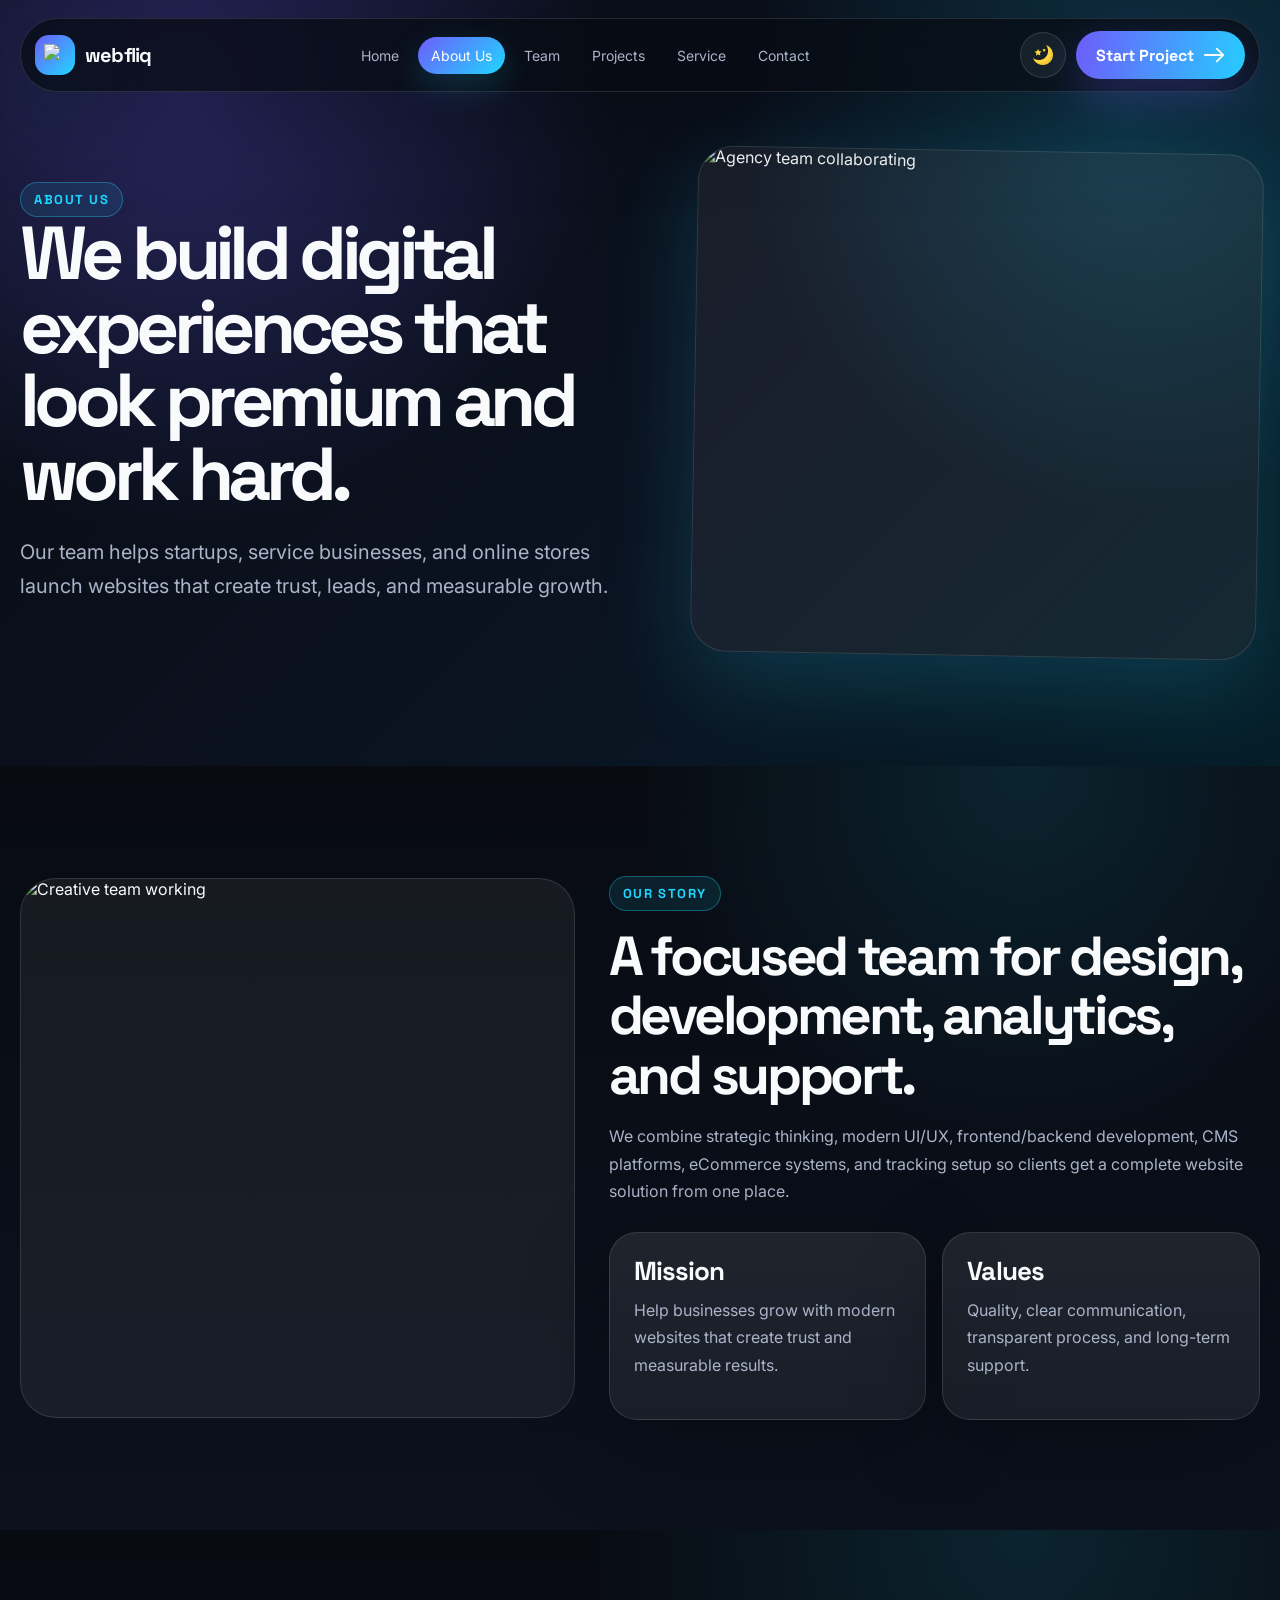
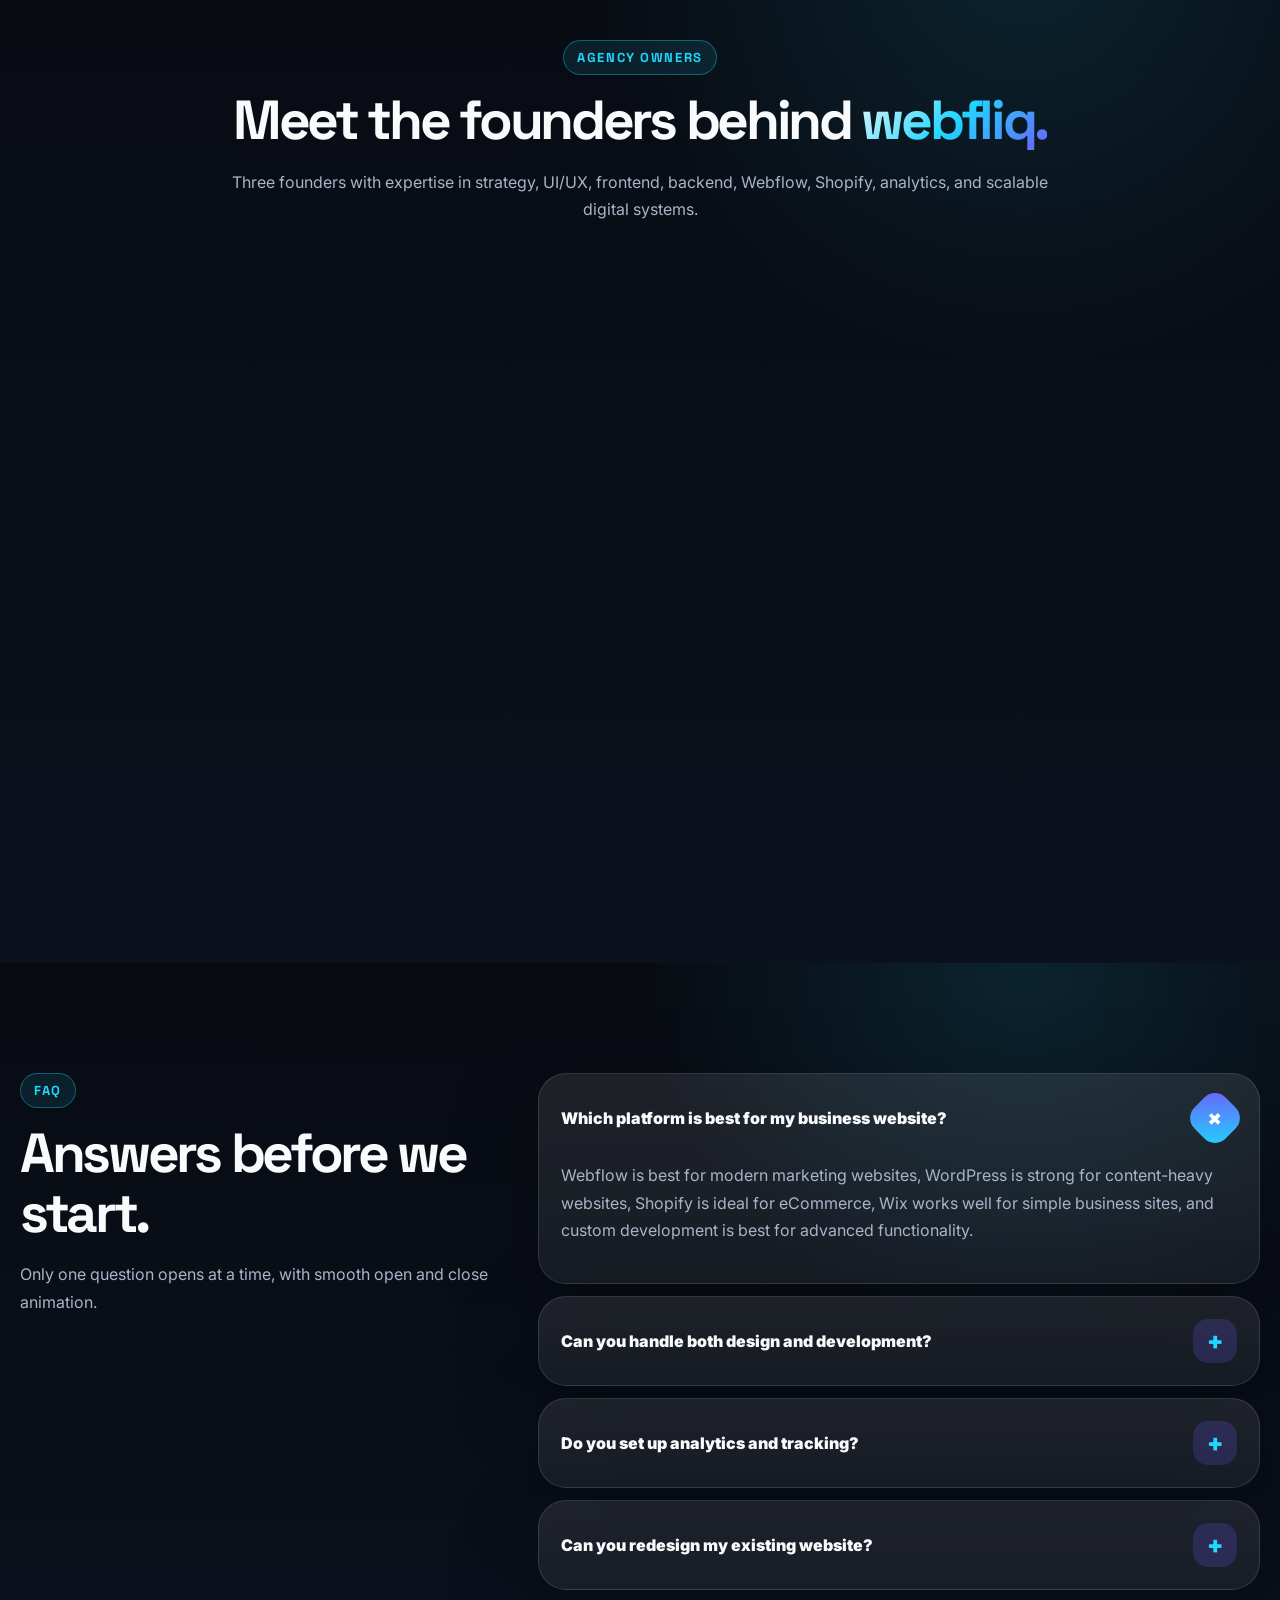
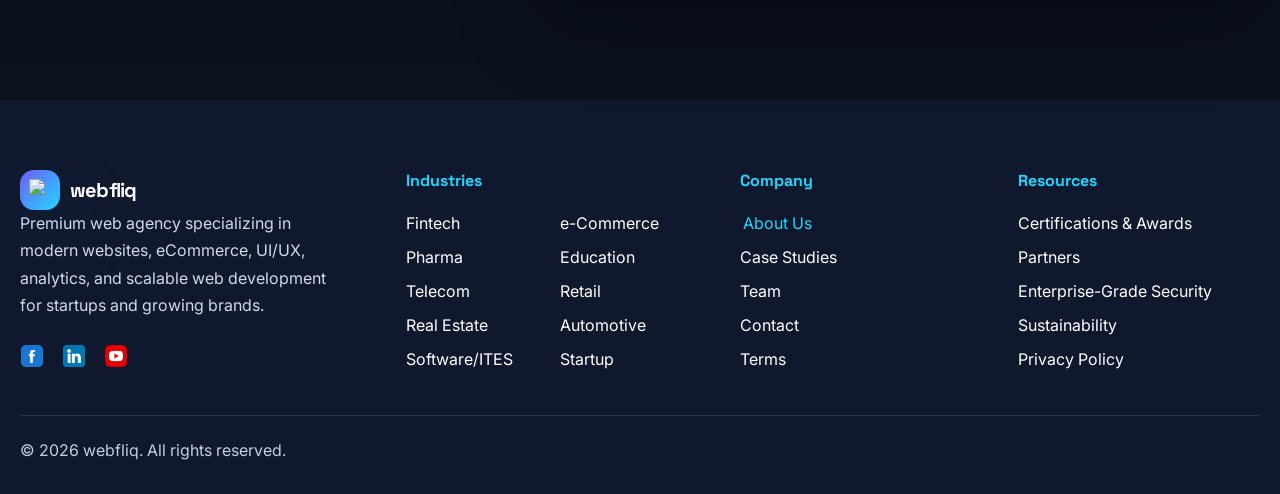
==== about.html @ 620df99c "Icons Updated" ====
<!DOCTYPE html>
<html lang="en" data-theme="dark">

<head>
    <meta charset="UTF-8">
    <meta name="viewport" content="width=device-width, initial-scale=1.0">
    <title>About Us | PixelForge Agency</title>
    <meta name="description"
        content="Meet PixelForge, a modern web design and development agency helping businesses grow with beautiful, fast, SEO-friendly websites.">
    <link
        href="https://fonts.googleapis.com/css2?family=Inter:wght@400;500;600;700;800;900&family=Space+Grotesk:wght@600;700;800&display=swap"
        rel="stylesheet">
    <link rel="stylesheet" href="style.css">
</head>
<body>
    <div data-component="navbar"></div>
    <main>
        <section class="page-hero">
            <div class="container hero-grid">
                <div class="reveal reveal-left active"><span class="eyebrow">About us</span>
                    <h1>We build digital experiences that look premium and work hard.</h1>
                    <p class="lead">Our team helps startups, service businesses, and online stores launch websites that
                        create trust, leads, and measurable growth.</p>
                </div>
                <div class="hero-media reveal reveal-right active">
                    <div class="hero-image-card"><img src="assets/images/about-hero.jpg"
                            alt="Agency team collaborating"></div>
                </div>
            </div>
        </section>
        <section class="section-gradient">
            <div class="container about-grid">
                <div class="about-image reveal reveal-left"><img src="assets/images/about-team.jpg"
                        alt="Creative team working"></div>
                <div class="reveal reveal-right"><span class="eyebrow">Our story</span>
                    <h2>A focused team for design, development, analytics, and support.</h2>
                    <p>We combine strategic thinking, modern UI/UX, frontend/backend development, CMS platforms,
                        eCommerce systems, and tracking setup so clients get a complete website solution from one place.
                    </p>
                    <div class="about-cards">
                        <div class="card">
                            <h3>Mission</h3>
                            <p>Help businesses grow with modern websites that create trust and measurable results.</p>
                        </div>
                        <div class="card">
                            <h3>Values</h3>
                            <p>Quality, clear communication, transparent process, and long-term support.</p>
                        </div>
                    </div>
                </div>
            </div>
        </section>
        <section class="section-gradient">
            <div class="container">

                <div class="section-header reveal reveal-up center">
                    <span class="eyebrow">Agency Owners</span>

                    <h2>
                        Meet the founders behind
                        <span class="gradient-text">webfliq.</span>
                    </h2>

                    <p>
                        Three founders with expertise in strategy, UI/UX, frontend,
                        backend, Webflow, Shopify, analytics, and scalable digital systems.
                    </p>
                </div>

                <div class="founders-grid">

                    <!-- Founder 1 -->
                    <article class="team-card reveal reveal-up">

                        <div class="team-image">
                            <img src="assets/images/founder-1.jpg" alt="Founder 1">
                        </div>

                        <div class="team-content">

                            <h3>Founder Name</h3>

                            <span class="tag">
                                Co-Founder & Web Strategist
                            </span>

                            <p>
                                Leads business strategy, client communication,
                                project planning, and growth-focused digital solutions.
                            </p>

                            <!-- SOCIAL LINKS -->
                            <div class="founder-socials">

                                <!-- Facebook -->
                                <a href="https://facebook.com/" target="_blank" class="founder-social"
                                    aria-label="Facebook">
                                    <img class="theme-icon theme-icon-dark" src="assets/facebook-light.png" alt="Facebook Icon"><img class="theme-icon theme-icon-light" src="assets/facebook-black.png" alt="Facebook Icon">
                                </a>

                                <!-- LinkedIn -->
                                <a href="https://linkedin.com/" target="_blank" class="founder-social"
                                    aria-label="LinkedIn">
                                    <img class="theme-icon theme-icon-dark" src="assets/linkedin-white.png" alt="LinkedIn Icon"><img class="theme-icon theme-icon-light" src="assets/linkedin-black.png" alt="LinkedIn Icon">
                                </a>

                            </div>

                            <!-- PORTFOLIO BUTTON -->
                            <a href="https://yourportfolio.com/" target="_blank" class="btn btn-primary founder-btn">
                                See Portfolio

                                <img class="btn-icon" src="assets/next-arrow-light.svg" alt="Arrow Icon">
                            </a>

                        </div>
                    </article>

                    <!-- Founder 2 -->
                    <article class="team-card reveal reveal-up">

                        <div class="team-image">
                            <img src="assets/images/founder-1.jpg" alt="Founder 1">
                        </div>

                        <div class="team-content">

                            <h3>Founder Name</h3>

                            <span class="tag">
                                Co-Founder & Web Strategist
                            </span>

                            <p>
                                Leads business strategy, client communication,
                                project planning, and growth-focused digital solutions.
                            </p>

                            <!-- SOCIAL LINKS -->
                            <div class="founder-socials">

                                <!-- Facebook -->
                                <a href="https://facebook.com/" target="_blank" class="founder-social"
                                    aria-label="Facebook">
                                    <img class="theme-icon theme-icon-dark" src="assets/facebook-light.png" alt="Facebook Icon"><img class="theme-icon theme-icon-light" src="assets/facebook-black.png" alt="Facebook Icon">
                                </a>

                                <!-- LinkedIn -->
                                <a href="https://linkedin.com/" target="_blank" class="founder-social"
                                    aria-label="LinkedIn">
                                    <img class="theme-icon theme-icon-dark" src="assets/linkedin-white.png" alt="LinkedIn Icon"><img class="theme-icon theme-icon-light" src="assets/linkedin-black.png" alt="LinkedIn Icon">
                                </a>

                            </div>

                            <!-- PORTFOLIO BUTTON -->
                            <a href="https://yourportfolio.com/" target="_blank" class="btn btn-primary founder-btn">
                                See Portfolio

                                <img class="btn-icon" src="assets/next-arrow-light.svg" alt="Arrow Icon">
                            </a>

                        </div>
                    </article>

                    <!-- Founder 3 -->
                    <article class="team-card reveal reveal-up">

                        <div class="team-image">
                            <img src="assets/images/founder-1.jpg" alt="Founder 1">
                        </div>

                        <div class="team-content">

                            <h3>Founder Name</h3>

                            <span class="tag">
                                Co-Founder & Web Strategist
                            </span>

                            <p>
                                Leads business strategy, client communication,
                                project planning, and growth-focused digital solutions.
                            </p>

                            <!-- SOCIAL LINKS -->
                            <div class="founder-socials">

                                <!-- Facebook -->
                                <a href="https://facebook.com/" target="_blank" class="founder-social"
                                    aria-label="Facebook">
                                    <img class="theme-icon theme-icon-dark" src="assets/facebook-light.png" alt="Facebook Icon"><img class="theme-icon theme-icon-light" src="assets/facebook-black.png" alt="Facebook Icon">
                                </a>

                                <!-- LinkedIn -->
                                <a href="https://linkedin.com/" target="_blank" class="founder-social"
                                    aria-label="LinkedIn">
                                    <img class="theme-icon theme-icon-dark" src="assets/linkedin-white.png" alt="LinkedIn Icon"><img class="theme-icon theme-icon-light" src="assets/linkedin-black.png" alt="LinkedIn Icon">
                                </a>

                            </div>

                            <!-- PORTFOLIO BUTTON -->
                            <a href="https://yourportfolio.com/" target="_blank" class="btn btn-primary founder-btn">
                                See Portfolio

                                <img class="btn-icon" src="assets/next-arrow-light.svg" alt="Arrow Icon">
                            </a>

                        </div>
                    </article>

                </div>
            </div>
        </section>
    </main>
    <div data-component="faq"></div>
    <div data-component="footer"></div>
    <script src="main.js"></script>
</body>


</html>
---- style.css ----
:root {
    --container: 1440px;
    --container-padding: 20px;
    --font-heading: "Space Grotesk", Arial, sans-serif;
    --font-body: "Inter", Arial, sans-serif;
    --fs-h1: clamp(35px, 6.4vw, 75px);
    --fs-h2: clamp(32px, 4.3vw, 58px);
    --fs-h3: 26px;
    --fs-body: 16px;
    --fs-lead: 20px;
    --lh-tight: .98;
    --lh-heading: 1.08;
    --lh-body: 1.72;
    --radius-md: 18px;
    --radius-lg: 28px;
    --radius-xl: 36px;
    --radius-full: 999px;
    --section-padding: 110px;
    --section-padding-md: 84px;
    --card-padding: 28px;
    --primary: #6d5dfb;
    --cyan: #20d7ff;
    --green: #38e6a7;
    --danger: #ff6b6b;
    --transition: .32s cubic-bezier(.2, .8, .2, 1);
}

html[data-theme="dark"] {
    --bg: #080b12;
    --bg-2: #0d1320;
    --surface: rgba(255, 255, 255, .06);
    --surface-2: rgba(255, 255, 255, .09);
    --text: #f8fafc;
    --muted: #aab4c8;
    --border: rgba(255, 255, 255, .12);
    --input-bg: #202631;
    --input-text: #ffffff;
    --select-option-bg: #101827;
    --select-option-text: #f8fafc;
    --footer-bg: #10182d;
    --footer-title: #20d7ff;
    --shadow-card: 0 28px 90px rgba(0, 0, 0, .28);
    --shadow-glow: 0 30px 90px rgba(32, 215, 255, .18);
    --hero-gradient: radial-gradient(circle at 14% 12%, rgba(109, 93, 251, .32), transparent 34%), radial-gradient(circle at 88% 16%, rgba(32, 215, 255, .18), transparent 30%), linear-gradient(135deg, #080b12 0%, #0b1220 56%, #061e29 100%);
    --section-gradient: radial-gradient(circle at 80% 0%, rgba(32, 215, 255, .12), transparent 30%), linear-gradient(180deg, #080b12, #0b111d);
}

html[data-theme="light"] {
    --bg: #f7f9ff;
    --bg-2: #eef4ff;
    --surface: rgba(255, 255, 255, .78);
    --surface-2: rgba(255, 255, 255, .96);
    --text: #101828;
    --muted: #5b6475;
    --border: rgba(15, 23, 42, .13);
    --input-bg: #ffffff;
    --input-text: #101828;
    --select-option-bg: #ffffff;
    --select-option-text: #101828;
    --footer-bg: #10182d;
    --footer-title: #20d7ff;
    --shadow-card: 0 28px 90px rgba(52, 64, 84, .12);
    --shadow-glow: 0 30px 90px rgba(32, 215, 255, .14);
    --hero-gradient: radial-gradient(circle at 14% 12%, rgba(109, 93, 251, .18), transparent 34%), radial-gradient(circle at 88% 16%, rgba(32, 215, 255, .22), transparent 30%), linear-gradient(135deg, #f8fbff 0%, #eef4ff 55%, #e8fbff 100%);
    --section-gradient: radial-gradient(circle at 80% 0%, rgba(32, 215, 255, .16), transparent 30%), linear-gradient(180deg, #ffffff, #f4f8ff);
}

* {
    box-sizing: border-box
}

html {
    scroll-behavior: smooth
}

body {
    margin: 0;
    color: var(--text);
    background: var(--bg);
    font-family: var(--font-body);
    font-size: var(--fs-body)
}

a {
    color: inherit;
    text-decoration: none
}

img {
    display: block;
    width: 100%;
    height: 100%;
    object-fit: cover
}

button,
input,
textarea,
select {
    font: inherit
}

.container {
    max-width: var(--container);
    margin: 0 auto;
    padding-left: var(--container-padding);
    padding-right: var(--container-padding)
}

section {
    padding: var(--section-padding) 0;
    position: relative
}

.section-gradient {
    background: var(--section-gradient)
}

h1,
h2,
h3,
p {
    margin-top: 0
}

h1,
h2,
h3,
.nav-logo,
.btn,
.eyebrow {
    font-family: var(--font-heading)
}

h1 {
    font-size: var(--fs-h1);
    line-height: var(--lh-tight);
    letter-spacing: -.075em;
    margin-bottom: 24px
}

h2 {
    font-size: var(--fs-h2);
    line-height: var(--lh-heading);
    letter-spacing: -.06em;
    margin: 16px 0 18px
}

h3 {
    font-size: var(--fs-h3);
    line-height: var(--lh-heading);
    letter-spacing: -.035em;
    margin-bottom: 12px
}

p {
    color: var(--muted);
    line-height: var(--lh-body)
}

.lead {
    font-size: var(--fs-lead);
    max-width: 720px
}

.eyebrow {
    display: inline-flex;
    align-items: center;
    gap: 8px;
    width: fit-content;
    color: var(--cyan);
    font-size: 13px;
    font-weight: 900;
    letter-spacing: .12em;
    text-transform: uppercase;
    padding: 8px 13px;
    border: 1px solid color-mix(in srgb, var(--cyan) 34%, transparent);
    border-radius: var(--radius-full);
    background: color-mix(in srgb, var(--cyan) 10%, transparent)
}

.gradient-text {
    background: linear-gradient(135deg, var(--text), var(--cyan), var(--primary));
    -webkit-background-clip: text;
    background-clip: text;
    color: transparent
}

.navbar {
    position: fixed;
    top: 18px;
    left: 0;
    width: 100%;
    z-index: 1000
}

.nav-inner {
    display: flex;
    align-items: center;
    justify-content: space-between;
    gap: 18px;
    padding: 12px 14px;
    border: 1px solid var(--border);
    border-radius: var(--radius-full);
    background: color-mix(in srgb, var(--bg) 74%, transparent);
    backdrop-filter: blur(18px);
    box-shadow: var(--shadow-card)
}

.nav-logo {
    display: flex;
    align-items: center;
    gap: 10px;
    font-weight: 900;
    letter-spacing: -.04em;
    font-size: 20px
}

.logo-mark {
    width: 40px;
    height: 40px;
    border-radius: 14px;
    display: grid;
    place-items: center;
    background: linear-gradient(135deg, var(--primary), var(--cyan));
    box-shadow: var(--shadow-glow)
}

.logo-mark img,
.icon-img img,
.footer-social img,
.btn-icon,
.info-icon img,
.marquee-card img {
    width: 22px;
    height: 22px;
    object-fit: contain
}

.nav-links {
    display: flex;
    align-items: center;
    gap: 6px;
    color: var(--muted);
    font-size: 14px
}

.nav-links a {
    padding: 10px 13px;
    border-radius: var(--radius-full);
    transition: var(--transition)
}

.nav-links a:hover,
.nav-links a.active {
    color: #fff;
    background: linear-gradient(135deg, var(--primary), var(--cyan));
    box-shadow: 0 12px 34px rgba(32, 215, 255, .18)
}

.nav-actions {
    display: flex;
    align-items: center;
    gap: 10px
}

.theme-toggle,
.menu-btn {
    width: 46px;
    height: 46px;
    border-radius: var(--radius-full);
    border: 1px solid var(--border);
    color: var(--text);
    background: var(--surface);
    cursor: pointer;
    transition: var(--transition);
    display: flex;
    justify-content: center;
    align-items: center;
}

.theme-toggle img {
    width: 20px;
    height: 20px;
    object-fit: contain;
}

.theme-toggle:hover,
.menu-btn:hover {
    transform: translateY(-2px);
    border-color: var(--cyan);
    box-shadow: 0 12px 30px rgba(32, 215, 255, .14)
}

.menu-btn {
    display: none
}

.mobile-menu {
    display: none;
    margin-top: 10px;
    padding: 14px;
    border: 1px solid var(--border);
    border-radius: var(--radius-lg);
    background: color-mix(in srgb, var(--bg) 92%, transparent);
    backdrop-filter: blur(18px)
}

.mobile-menu a {
    display: block;
    padding: 13px;
    color: var(--muted);
    border-radius: var(--radius-md)
}

.mobile-menu a:hover,
.mobile-menu a.active {
    color: #fff;
    background: linear-gradient(135deg, var(--primary), var(--cyan))
}

.btn,
.filter-btn,
.pagination-btn,
.faq-question {
    position: relative;
    overflow: hidden
}

.btn::before,
.filter-btn::before,
.pagination-btn::before {
    content: "";
    position: absolute;
    inset: -80% -45%;
    background: linear-gradient(120deg, transparent 20%, rgba(255, 255, 255, .38), transparent 70%);
    transform: translateX(-60%);
    animation: shineMove 2.8s linear infinite;
    pointer-events: none
}

@keyframes shineMove {
    to {
        transform: translateX(70%)
    }
}

.btn {
    display: inline-flex;
    align-items: center;
    justify-content: center;
    gap: 9px;
    border-radius: var(--radius-full);
    border: 0;
    cursor: pointer;
    font-weight: 900;
    transition: transform var(--transition), box-shadow var(--transition), filter var(--transition)
}

.btn:hover {
    transform: translateY(-4px) scale(1.025);
    filter: saturate(1.16);
    box-shadow: 0 22px 55px rgba(32, 215, 255, .24)
}

.btn-primary {
    padding: 13px 20px;
    color: #fff;
    background: linear-gradient(100deg, var(--primary), var(--cyan), var(--primary));
    background-size: 220% 220%;
    animation: gradientLoop 4s ease infinite;
    box-shadow: 0 18px 46px rgba(109, 93, 251, .28)
}

.btn-secondary {
    padding: 13px 20px;
    color: var(--text);
    background: var(--surface);
    border: 1px solid var(--border)
}

@keyframes gradientLoop {

    0%,
    100% {
        background-position: 0% 50%
    }

    50% {
        background-position: 100% 50%
    }
}

.page-hero,
.home-hero {
    min-height: 720px;
    display: grid;
    align-items: center;
    padding-top: 150px;
    background: var(--hero-gradient)
}

.hero-grid {
    display: grid;
    grid-template-columns: 1.04fr .96fr;
    gap: 60px;
    align-items: center
}

.hero-actions {
    display: flex;
    gap: 14px;
    flex-wrap: wrap;
    margin-top: 34px
}

.hero-media {
    position: relative
}

.hero-image-card {
    overflow: hidden;
    border: 1px solid var(--border);
    border-radius: var(--radius-xl);
    background: var(--surface);
    box-shadow: var(--shadow-glow);
    transform: rotate(1deg);
    transition: var(--transition)
}

.hero-image-card:hover {
    transform: rotate(0) translateY(-8px)
}

.hero-image-card img {
    aspect-ratio: 1.12
}

.float-badge {
    position: absolute;
    right: -10px;
    bottom: 34px;
    padding: 16px 18px;
    border: 1px solid var(--border);
    border-radius: var(--radius-md);
    background: color-mix(in srgb, var(--bg) 76%, transparent);
    backdrop-filter: blur(14px);
    box-shadow: var(--shadow-card);
    animation: floatY 4s ease-in-out infinite
}

@keyframes floatY {

    0%,
    100% {
        transform: translateY(0)
    }

    50% {
        transform: translateY(-12px)
    }
}

.stats-grid {
    display: grid;
    grid-template-columns: repeat(3, 1fr);
    gap: 14px;
    margin-top: 42px
}

.stat-card {
    padding: 24px;
    border: 1px solid var(--border);
    border-radius: var(--radius-lg);
    background: var(--surface);
    box-shadow: var(--shadow-card);
    transition: var(--transition)
}

.stat-card:hover {
    transform: translateY(-8px);
    border-color: var(--cyan);
    box-shadow: 0 30px 80px rgba(32, 215, 255, .18)
}

.stat-number {
    display: block;
    font-family: var(--font-heading);
    font-size: 34px;
    font-weight: 900;
    letter-spacing: -.04em
}

.stat-card span:last-child {
    color: var(--muted);
    font-size: 14px
}

.logo-marquee {
    overflow: hidden;
    padding: 42px 0;
    background: linear-gradient(90deg, color-mix(in srgb, var(--primary) 14%, transparent), color-mix(in srgb, var(--cyan) 13%, transparent))
}

.marquee-track {
    display: flex;
    gap: 14px;
    width: max-content;
    animation: marqueeRightToLeft 34s linear infinite
}

.marquee-card {
    width: 230px;
    min-height: 88px;
    display: flex;
    align-items: center;
    justify-content: center;
    gap: 10px;
    border: 1px solid var(--border);
    border-radius: var(--radius-lg);
    background: var(--surface);
    color: var(--muted);
    font-weight: 900;
    transition: var(--transition)
}

.marquee-card:hover {
    transform: translateY(-5px);
    color: var(--text);
    border-color: var(--cyan)
}

.logo-marquee:hover .marquee-track {
    animation-play-state: paused
}

@keyframes marqueeRightToLeft {
    from {
        transform: translateX(0)
    }

    to {
        transform: translateX(-50%)
    }
}

.section-header {
    max-width: 820px;
    margin-bottom: 46px
}

.section-header.center {
    text-align: center;
    margin-left: auto;
    margin-right: auto
}

.card,
.service-card,
.project-card,
.team-card,
.faq-item,
.legal-card {
    border: 1px solid var(--border);
    border-radius: var(--radius-lg);
    background: linear-gradient(180deg, var(--surface-2), var(--surface));
    box-shadow: var(--shadow-card)
}

.services-grid {
    display: grid;
    grid-template-columns: repeat(4, 1fr);
    gap: 20px
}

.service-card {
    padding: var(--card-padding);
    transition: transform var(--transition), border-color var(--transition), box-shadow var(--transition), background var(--transition)
}

.service-card:hover {
    transform: translateY(-10px) rotate(.25deg);
    border-color: color-mix(in srgb, var(--cyan) 48%, transparent);
    box-shadow: 0 34px 85px rgba(32, 215, 255, .18)
}

.icon-img {
    width: 60px;
    height: 60px;
    border-radius: 20px;
    display: grid;
    place-items: center;
    background: linear-gradient(135deg, var(--primary), var(--cyan));
    margin-bottom: 24px;
    transition: var(--transition)
}

.service-card:hover .icon-img,
.contact-info-panel:hover .info-icon {
    transform: rotate(-6deg) scale(1.08)
}

.point-list {
    padding: 0;
    margin: 18px 0 0;
    list-style: none;
    display: grid;
    gap: 10px;
    color: var(--muted)
}

.point-list li::before {
    content: "✓";
    color: var(--green);
    margin-right: 8px;
    font-weight: 900
}

.section-action {
    display: flex;
    justify-content: center;
    margin-top: 38px
}

.process-grid {
    display: grid;
    grid-template-columns: repeat(5, 1fr);
    gap: 16px
}

.process-section.in-view .process-number.active {
    background: linear-gradient(135deg, var(--cyan), var(--green));
    color: #041018;
    box-shadow: 0 0 0 7px color-mix(in srgb, var(--cyan) 16%, transparent)
}

.process-step {
    padding: 26px;
    border: 1px solid var(--border);
    border-radius: var(--radius-lg);
    background: var(--surface);
    transition: var(--transition)
}

.process-step:hover {
    transform: translateY(-8px);
    border-color: var(--cyan);
    box-shadow: 0 28px 70px rgba(32, 215, 255, .14)
}

.process-number {
    width: 42px;
    height: 42px;
    display: grid;
    place-items: center;
    border-radius: 15px;
    background: color-mix(in srgb, var(--primary) 20%, transparent);
    color: var(--cyan);
    font-family: var(--font-heading);
    font-weight: 900;
    margin-bottom: 18px;
    transition: .45s ease
}

.project-tools {
    display: flex;
    flex-wrap: wrap;
    gap: 10px;
    margin-bottom: 30px
}

.filter-btn,
.pagination-btn,
.page-number {
    border: 1px solid var(--border);
    border-radius: var(--radius-full);
    padding: 11px 16px;
    cursor: pointer;
    color: var(--muted);
    background: var(--surface);
    transition: var(--transition)
}

.filter-btn.active,
.filter-btn:hover,
.page-number.active,
.page-number:hover {
    color: #fff;
    background: linear-gradient(135deg, var(--primary), var(--cyan));
    border-color: transparent;
    transform: translateY(-2px)
}

.projects-grid {
    display: grid;
    grid-template-columns: repeat(3, 1fr);
    gap: 22px
}

.project-card {
    overflow: hidden;
    transition: transform var(--transition), border-color var(--transition), box-shadow var(--transition)
}

.project-card:hover {
    transform: translateY(-10px);
    border-color: color-mix(in srgb, var(--cyan) 44%, transparent);
    box-shadow: 0 34px 88px rgba(32, 215, 255, .16)
}

.project-image {
    height: 260px;
    overflow: hidden
}

.project-image img {
    transition: transform .6s ease
}

.project-card:hover .project-image img {
    transform: scale(1.09)
}

.project-content {
    padding: 24px
}

.tag {
    display: inline-flex;
    padding: 7px 11px;
    border-radius: var(--radius-full);
    background: color-mix(in srgb, var(--cyan) 12%, transparent);
    color: var(--cyan);
    font-size: 12px;
    font-weight: 900;
    margin-bottom: 14px
}

.project-link {
    display: inline-flex;
    align-items: center;
    gap: 8px;
    margin-top: 8px;
    color: var(--text);
    font-weight: 900
}

.project-link img {
    width: 16px;
    height: 16px;
    object-fit: contain
}

.pagination {
    display: none;
    align-items: center;
    justify-content: center;
    gap: 10px;
    margin-top: 34px
}

.pagination.show {
    display: flex
}

.pagination-btn.disabled {
    opacity: .5;
    pointer-events: none
}

.page-number {
    width: 44px;
    height: 44px;
    padding: 0;
    display: grid;
    place-items: center
}

.about-grid,
.contact-grid {
    display: grid;
    grid-template-columns: .92fr 1.08fr;
    gap: 34px;
    align-items: center
}

.about-image,
.contact-panel {
    min-height: 540px;
    border-radius: var(--radius-xl);
    overflow: hidden;
    border: 1px solid var(--border);
    background: var(--surface)
}

.about-cards {
    display: grid;
    grid-template-columns: repeat(2, 1fr);
    gap: 16px;
    margin-top: 26px
}

.card {
    padding: 24px;
    transition: var(--transition)
}

.card:hover {
    transform: translateY(-7px);
    border-color: var(--cyan)
}

.team-grid {
    display: grid;
    grid-template-columns: repeat(4, 1fr);
    gap: 20px
}

.team-card {
    overflow: hidden;
    transition: var(--transition)
}

.team-card:hover {
    transform: translateY(-10px);
    border-color: color-mix(in srgb, var(--primary) 44%, transparent);
    box-shadow: 0 34px 88px rgba(109, 93, 251, .16)
}

.team-image {
    height: 300px;
    overflow: hidden
}

.team-image img {
    transition: transform .6s ease
}

.team-card:hover .team-image img {
    transform: scale(1.08)
}

.team-content {
    padding: 24px
}

/* =========================
FOUNDERS SECTION CSS
SMALLER CARD VERSION
========================= */

.founders-grid {
    display: grid;
    grid-template-columns: repeat(3, minmax(0, 360px));
    justify-content: center;
    gap: 20px;
}

.founders-grid .team-card {
    max-width: 360px;
    width: 100%;
    margin: 0 auto;
}

.founders-grid .team-image {
    height: 250px;
}

.founders-grid .team-content {
    padding: 22px;
}

.founders-grid .team-content h3 {
    font-size: 24px;
    margin-bottom: 10px;
}

.founders-grid .team-content p {
    font-size: 15px;
    line-height: 1.7;
}

.founder-socials {
    display: flex;
    align-items: center;
    gap: 14px;
    margin-top: 20px;
    margin-bottom: 20px;
}

.founder-social {
    width: 42px;
    height: 42px;
    border-radius: 14px;
    display: grid;
    place-items: center;
    border: 1px solid var(--border);
    background: var(--surface);
    transition: var(--transition);
}

.founder-social img {
    max-width: 42px;
}

.founder-social:hover {
    transform: translateY(-4px) scale(1.06);
    border-color: var(--cyan);
    box-shadow: 0 18px 40px rgba(32, 215, 255, .18);
}

.founder-btn {
    width: 100%;
    margin-top: 4px;
    padding: 12px 18px;
    font-size: 15px;
}

/* Tablet */
@media(max-width:1180px) {
    .founders-grid {
        grid-template-columns: repeat(2, minmax(0, 340px));
    }
}

/* Mobile landscape / small tablet */
@media(max-width:880px) {
    .founders-grid {
        grid-template-columns: 1fr;
    }

    .founders-grid .team-card {
        max-width: 420px;
    }

    .founder-socials {
        justify-content: flex-start;
    }
}

/* Mobile portrait */
@media(max-width:560px) {

    .founders-grid .team-card {
        max-width: 100%;
    }

    .founders-grid .team-image {
        height: 220px;
    }

    .founders-grid .team-content {
        padding: 20px;
    }

    .founder-socials {
        gap: 10px;
        margin-top: 18px;
        margin-bottom: 18px;
    }

    .founder-social {
        width: 40px;
        height: 40px;
        border-radius: 12px;
    }

    .founder-social img {
        width: 17px;
        height: 17px;
    }

    .founder-btn {
        padding: 11px 16px;
        font-size: 14px;
    }
}

.faq-layout {
    display: grid;
    grid-template-columns: .8fr 1.2fr;
    gap: 36px
}

.faq-list {
    display: grid;
    gap: 12px
}

.faq-item {
    overflow: hidden;
    transition: var(--transition)
}

.faq-item:hover {
    border-color: var(--cyan)
}

.faq-question {
    width: 100%;
    display: flex;
    align-items: center;
    justify-content: space-between;
    gap: 18px;
    border: 0;
    color: var(--text);
    background: transparent;
    padding: 22px;
    cursor: pointer;
    text-align: left;
    font-weight: 900
}

.faq-toggle {
    width: 44px;
    height: 44px;
    flex: 0 0 auto;
    border-radius: 15px;
    display: grid;
    place-items: center;
    background: color-mix(in srgb, var(--primary) 20%, transparent);
    color: var(--cyan);
    font-size: 24px;
    line-height: 1;
    transition: var(--transition)
}

.faq-item.active .faq-toggle {
    transform: rotate(45deg);
    background: linear-gradient(135deg, var(--primary), var(--cyan));
    color: #fff
}

.faq-answer {
    max-height: 0;
    overflow: hidden;
    transition: max-height .45s ease
}

.faq-answer-inner {
    padding: 0 22px 22px
}

.contact-section {
    background: radial-gradient(circle at 80% 100%, rgba(32, 215, 255, .16), transparent 34%), linear-gradient(135deg, var(--bg), var(--bg-2))
}

.contact-box {
    display: grid;
    grid-template-columns: .9fr 1.1fr;
    gap: 24px
}

.contact-info-panel,
.form-panel {
    border: 1px solid var(--border);
    border-radius: var(--radius-xl);
    background: linear-gradient(180deg, var(--surface-2), var(--surface));
    padding: 34px;
    box-shadow: var(--shadow-card)
}

.info-row {
    display: flex;
    gap: 14px;
    padding: 20px 0;
    border-bottom: 1px solid var(--border)
}

.info-row:last-child {
    border-bottom: 0
}

.info-icon {
    width: 30px;
    height: 30px;
    display: grid;
    place-items: center;
    background: var(--primary);
    flex: 0 0 auto;
    transition: var(--transition)
}

.info-icon img {
    width: 18px;
    height: 18px
}

.form-grid {
    display: grid;
    grid-template-columns: repeat(2, 1fr);
    gap: 18px
}

.field {
    display: grid;
    gap: 8px
}

.field.full {
    grid-column: 1/-1
}

label {
    color: var(--muted);
    font-weight: 900
}

input,
textarea,
select {
    width: 100%;
    color: var(--input-text);
    border: 1px solid var(--border);
    border-radius: var(--radius-md);
    outline: none;
    background: var(--input-bg);
    padding: 15px 16px;
    transition: var(--transition)
}

select option {
    background: var(--select-option-bg);
    color: var(--select-option-text)
}

textarea {
    min-height: 150px;
    resize: vertical
}

input:focus,
textarea:focus,
select:focus {
    border-color: var(--cyan);
    box-shadow: 0 0 0 5px color-mix(in srgb, var(--cyan) 10%, transparent)
}

.error {
    min-height: 18px;
    color: var(--danger);
    font-size: 13px
}

.success-message {
    display: none;
    margin-top: 16px;
    padding: 14px;
    border-radius: var(--radius-md);
    color: var(--green);
    background: color-mix(in srgb, var(--green) 10%, transparent);
    border: 1px solid color-mix(in srgb, var(--green) 28%, transparent)
}

.success-message.show {
    display: block
}

.footer {
    padding: 70px 0 34px;
    background: var(--footer-bg);
    color: #fff
}

.footer-grid {
    display: grid;
    grid-template-columns: 1.35fr 1fr .9fr 1fr;
    gap: 60px
}

.footer-brand p {
    color: #d4d9e8;
    max-width: 390px
}

.footer-title {
    color: var(--footer-title);
    font-weight: 900;
    font-family: var(--font-heading);
    margin-bottom: 22px
}

.footer-links {
    display: grid;
    grid-template-columns: repeat(2, minmax(120px, 1fr));
    gap: 14px 34px
}

.footer-col-links {
    display: grid;
    gap: 14px
}

.footer a {
    color: #fff;
    transition: var(--transition)
}

.footer a:hover,
.footer a.active {
    color: var(--cyan);
    transform: translateX(3px)
}

.footer-socials {
    display: flex;
    gap: 18px;
    margin-top: 24px
}

.footer-social {
    width: 24px;
    height: 24px;
    display: grid;
    place-items: center
}

.footer-bottom {
    margin-top: 46px;
    padding-top: 24px;
    border-top: 1px solid rgba(255, 255, 255, .12);
    color: #c7cede
}

.legal-content {
    display: grid;
    gap: 22px
}

.legal-card {
    padding: 32px
}

.reveal {
    opacity: 0;
    transition: .85s cubic-bezier(.2, .8, .2, 1)
}

.reveal-up {
    transform: translateY(34px)
}

.reveal-left {
    transform: translateX(-42px)
}

.reveal-right {
    transform: translateX(42px)
}

.reveal-zoom {
    transform: scale(.94)
}

.reveal-rotate {
    transform: rotate(-2deg) translateY(24px)
}

.reveal.active {
    opacity: 1;
    transform: none
}

@media(max-width:1180px) {
    .services-grid {
        grid-template-columns: repeat(2, 1fr)
    }

    .team-grid,
    .projects-grid {
        grid-template-columns: repeat(2, 1fr)
    }

    .process-grid {
        grid-template-columns: repeat(2, 1fr)
    }

    .footer-grid {
        grid-template-columns: 1fr 1fr
    }

    .hero-grid {
        gap: 36px
    }
}

@media(max-width:880px) {
    :root {
        --section-padding: var(--section-padding-md);
        --fs-lead: 18px
    }

    .nav-links,
    .nav-actions .btn {
        display: none
    }

    .menu-btn {
        display: grid;
        place-items: center
    }

    .mobile-menu.show {
        display: block
    }

    .hero-grid,
    .about-grid,
    .contact-grid,
    .contact-box,
    .faq-layout {
        grid-template-columns: 1fr
    }

    .page-hero,
    .home-hero {
        min-height: auto
    }

    .stats-grid,
    .services-grid,
    .team-grid,
    .projects-grid,
    .form-grid,
    .about-cards {
        grid-template-columns: 1fr
    }

    .field.full {
        grid-column: auto
    }

    .float-badge {
        position: static;
        margin-top: 14px
    }

    .footer-grid {
        grid-template-columns: 1fr;
        gap: 34px
    }

    .footer-links {
        grid-template-columns: 1fr
    }

    .project-image {
        height: 230px
    }

    .team-image {
        height: 260px
    }
}

@media(max-width:560px) {
    :root {
        --container-padding: 16px;
        --section-padding-md: 66px;
        --fs-h1: clamp(38px, 12vw, 58px);
        --fs-h2: clamp(30px, 9vw, 46px)
    }

    .navbar {
        top: 10px
    }

    .nav-inner {
        border-radius: 24px
    }

    .page-hero,
    .home-hero {
        padding-top: 120px
    }

    .hero-actions {
        flex-direction: column
    }

    .btn {
        width: 100%
    }

    .stats-grid {
        gap: 10px
    }

    .stat-card {
        padding: 18px
    }

    .contact-info-panel,
    .form-panel {
        padding: 22px
    }

    .process-grid {
        grid-template-columns: 1fr
    }

    .marquee-card {
        width: 190px
    }

    .footer {
        padding-top: 50px
    }
}
/* Theme-based icon switching */
.theme-icon-light { display: none; }
.theme-icon-dark { display: inline-block; }
html[data-theme="light"] .theme-icon-dark { display: none; }
html[data-theme="light"] .theme-icon-light { display: inline-block; }
html[data-theme="dark"] .theme-icon-dark { display: inline-block; }
html[data-theme="dark"] .theme-icon-light { display: none; }

.hidden-field {
    display: none;
}
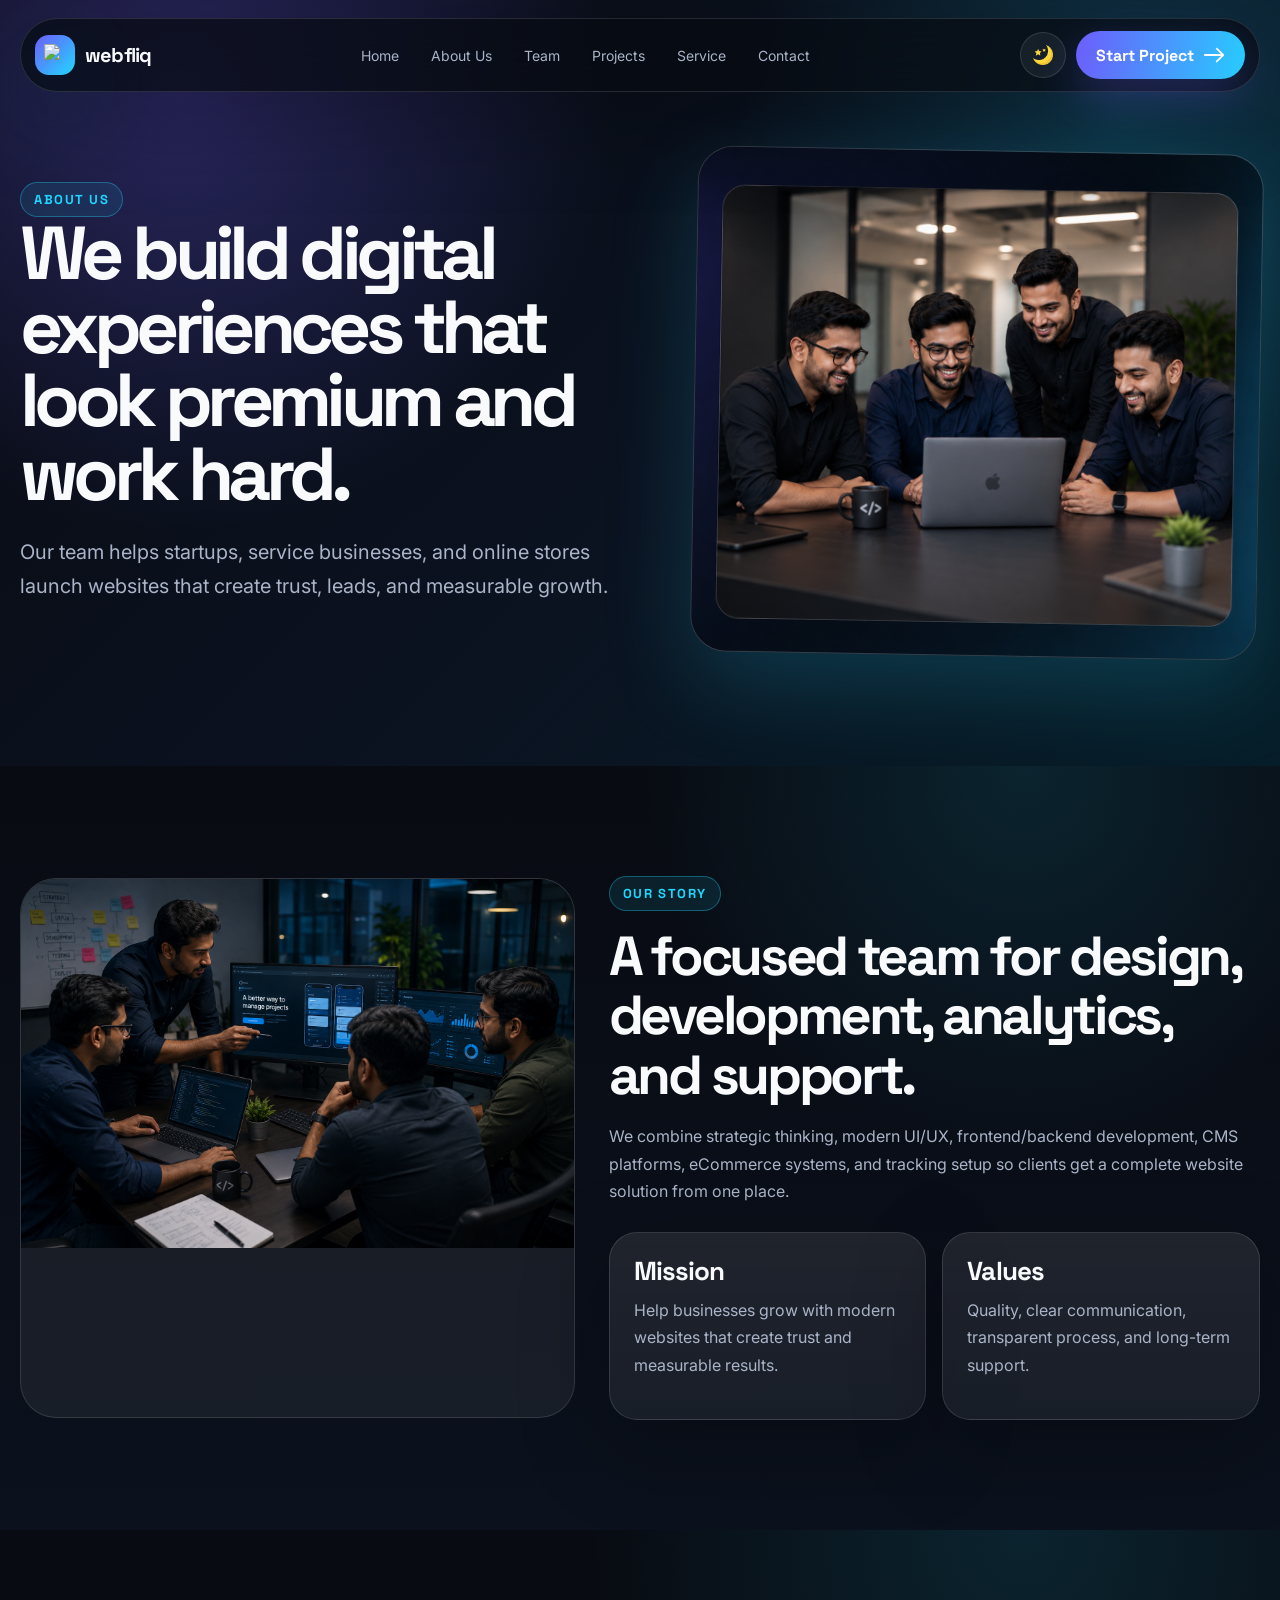
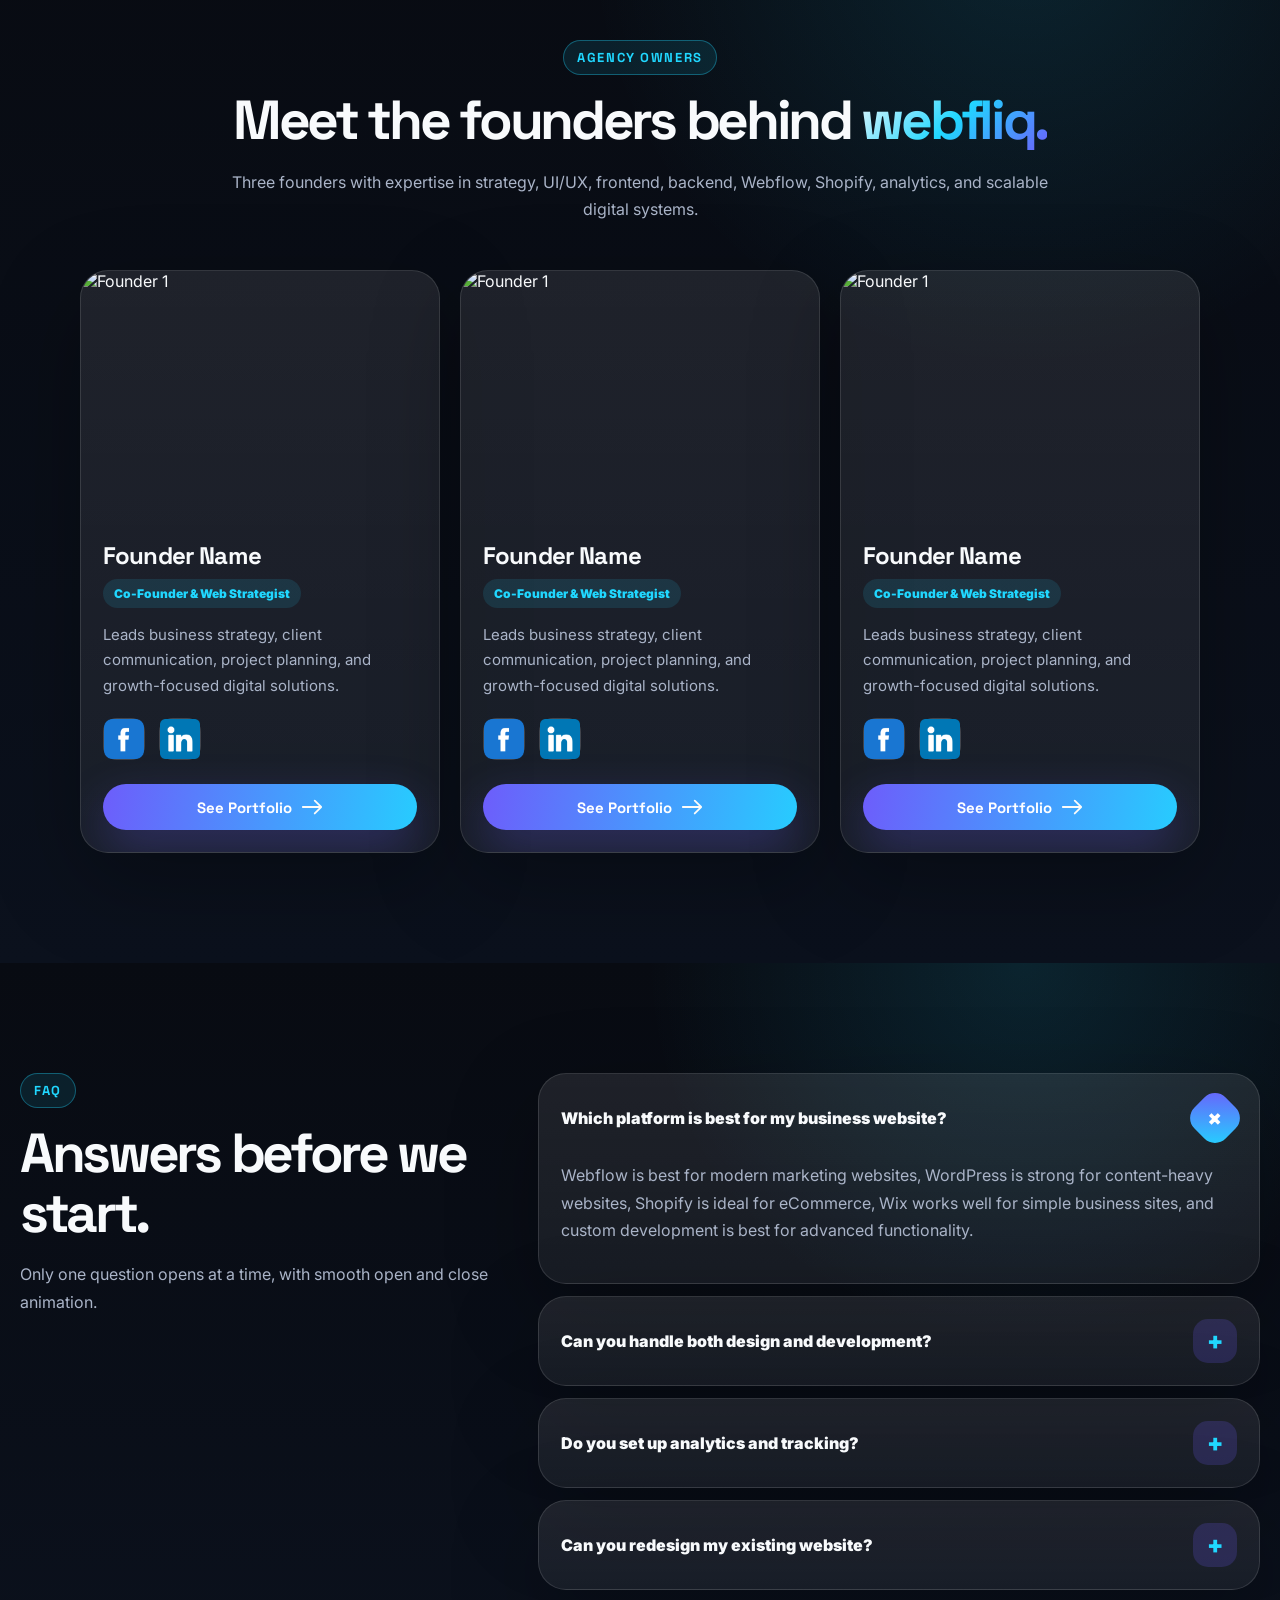
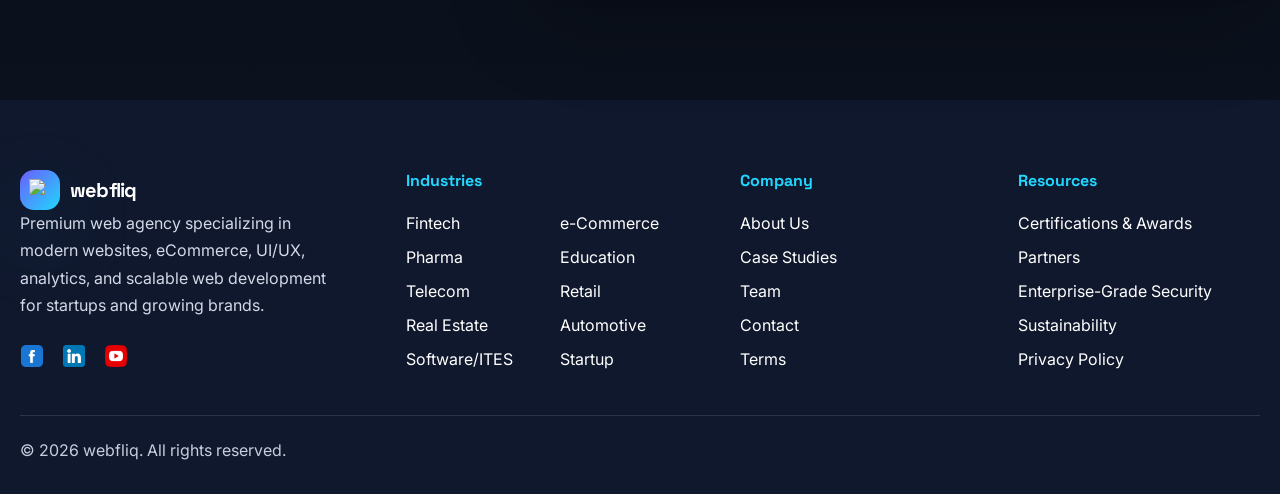
==== commit 7a094fb0: "Hero Images Updated" ====
--- a/about.html
+++ b/about.html
@@ -23,14 +23,14 @@
                         create trust, leads, and measurable growth.</p>
                 </div>
                 <div class="hero-media reveal reveal-right active">
-                    <div class="hero-image-card"><img src="assets/images/about-hero.jpg"
+                    <div class="hero-image-card"><img src="assets/about-hero.png"
                             alt="Agency team collaborating"></div>
                 </div>
             </div>
         </section>
         <section class="section-gradient">
             <div class="container about-grid">
-                <div class="about-image reveal reveal-left"><img src="assets/images/about-team.jpg"
+                <div class="about-image reveal reveal-left"><img src="assets/about-protfolio.png"
                         alt="Creative team working"></div>
                 <div class="reveal reveal-right"><span class="eyebrow">Our story</span>
                     <h2>A focused team for design, development, analytics, and support.</h2>
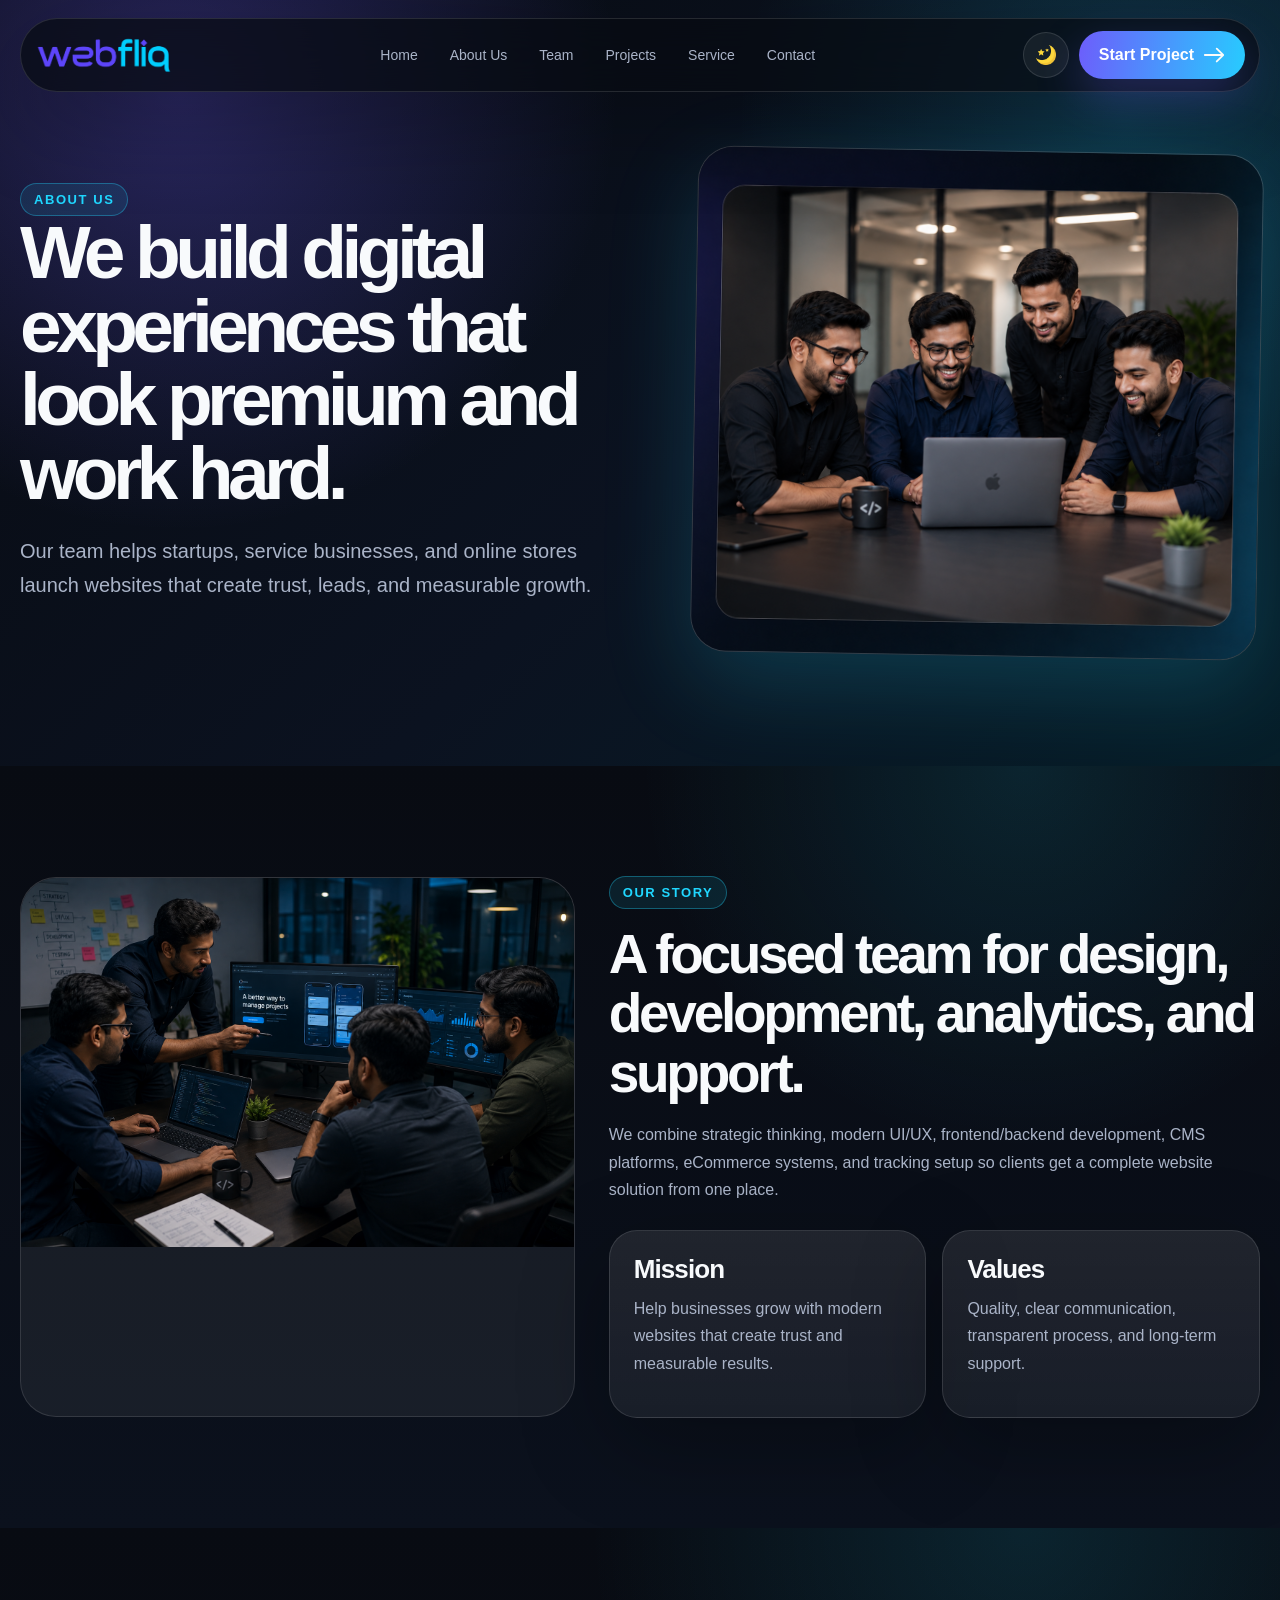
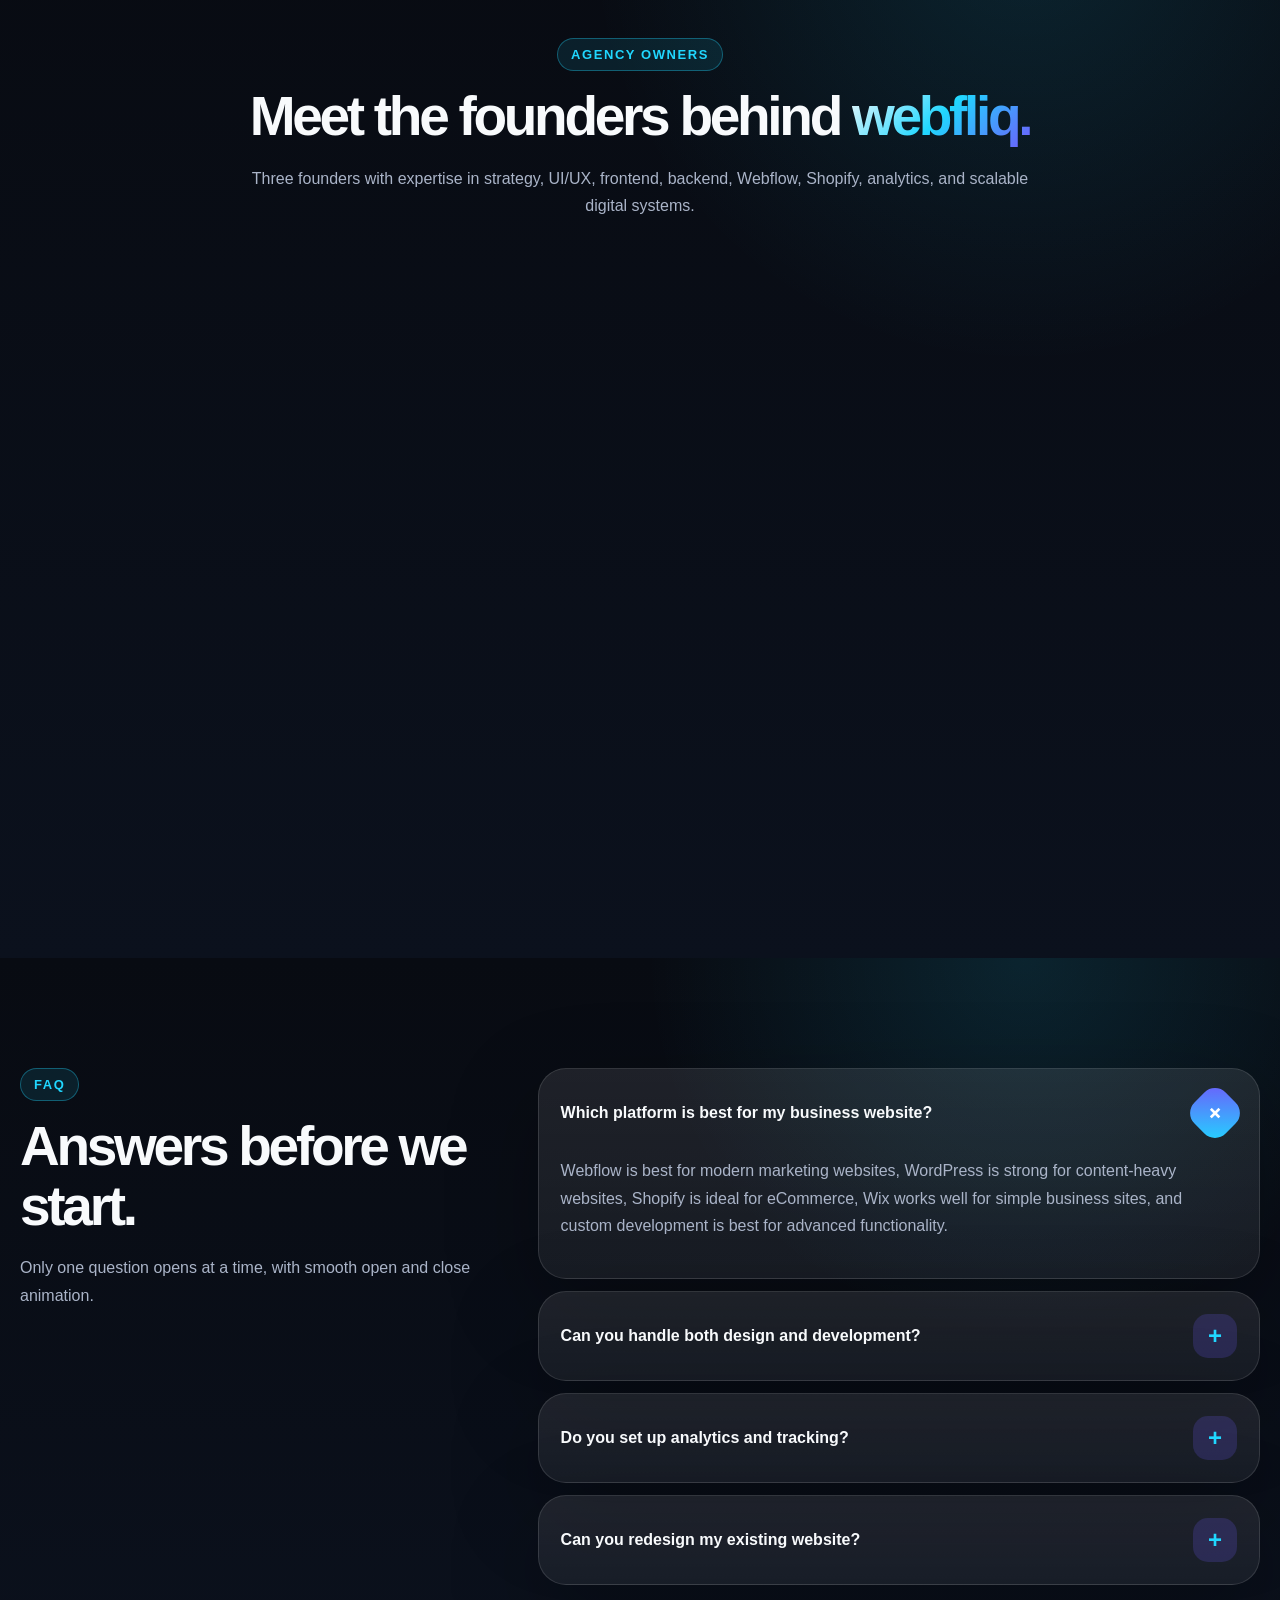
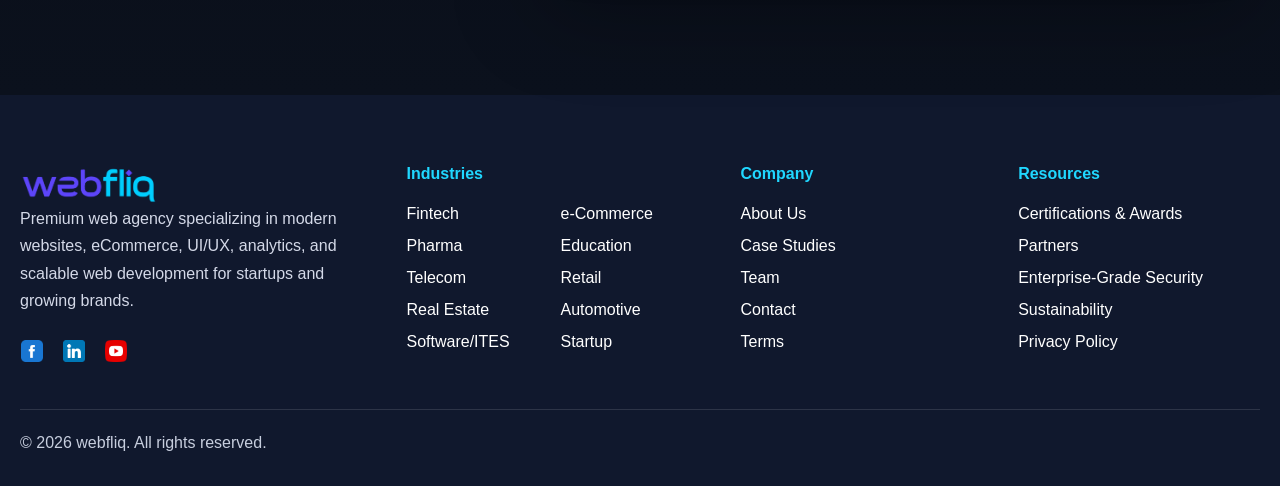
==== commit ef48ae30: "SEO Updated" ====
--- a/about.html
+++ b/about.html
@@ -2,15 +2,96 @@
 <html lang="en" data-theme="dark">
 
 <head>
-    <meta charset="UTF-8">
-    <meta name="viewport" content="width=device-width, initial-scale=1.0">
-    <title>About Us | PixelForge Agency</title>
-    <meta name="description"
-        content="Meet PixelForge, a modern web design and development agency helping businesses grow with beautiful, fast, SEO-friendly websites.">
-    <link
-        href="https://fonts.googleapis.com/css2?family=Inter:wght@400;500;600;700;800;900&family=Space+Grotesk:wght@600;700;800&display=swap"
-        rel="stylesheet">
-    <link rel="stylesheet" href="style.css">
+  <meta charset="UTF-8" />
+  <meta name="viewport" content="width=device-width, initial-scale=1.0" />
+  <meta http-equiv="X-UA-Compatible" content="IE=edge" />
+  <title>About Webfliq | Web Design & Development Agency</title>
+  <meta
+    name="description"
+    content="Learn about Webfliq, a focused web design and development agency helping businesses grow with premium websites, UI/UX, Webflow, Shopify, WordPress, analytics and support."
+  />
+  <meta
+    name="keywords"
+    content="about Webfliq, web design agency, web development agency, Webflow agency, Shopify development agency, WordPress development, UI UX design team, website agency"
+  />
+  <meta name="author" content="Webfliq" />
+  <meta name="robots" content="index, follow" />
+  <meta name="googlebot" content="index, follow" />
+  <link rel="canonical" href="https://webfliq.com/about"/>
+  <meta name="theme-color" content="#07111f"/>
+  <!-- Favicon -->
+  <link rel="icon" href="/favicon.ico" type="image/x-icon" />
+  <link rel="icon" type="image/png" sizes="32x32" href="/favicon-32x32.png"/>
+  <link rel="icon" type="image/png" sizes="16x16" href="/favicon-16x16.png"/>
+  <link rel="apple-touch-icon" sizes="180x180" href="/apple-touch-icon.png"/>
+  <link rel="manifest" href="/site.webmanifest"/>
+
+  <!-- Open Graph -->
+  <meta property="og:type" content="website"/>
+  <meta property="og:site_name" content="Webfliq"/>
+  <meta property="og:url" content="https://webfliq.com/about"/>
+  <meta property="og:title" content="About Webfliq | Web Design & Development Agency" />
+  <meta
+    property="og:description"
+    content="Meet Webfliq, a modern website agency focused on design, development, analytics and long-term business growth."
+  />
+  <meta property="og:image" content="https://webfliq.com/assets/images/about-og-image.jpg" />
+
+  <!-- Twitter/X -->
+  <meta name="twitter:card" content="summary_large_image" />
+  <meta name="twitter:title" content="About Webfliq | Web Design & Development Agency" />
+  <meta
+    name="twitter:description"
+    content="A focused team for design, development, analytics and support."
+  />
+  <meta name="twitter:image" content="https://webfliq.com/assets/images/about-og-image.jpg" />
+
+  <!-- Schema -->
+  <script type="application/ld+json">
+  {
+    "@context": "https://schema.org",
+    "@type": "AboutPage",
+    "name": "About Webfliq",
+    "url": "https://webfliq.com/about",
+    "description": "About Webfliq, a web design and development agency specializing in UI/UX, Webflow, Shopify, WordPress, analytics and website support.",
+    "publisher": {
+      "@type": "Organization",
+      "name": "Webfliq",
+      "url": "https://webfliq.com",
+      "logo": {
+        "@type": "ImageObject",
+        "url": "https://webfliq.com/assets/images/logo.png"
+      }
+    }
+  }
+  </script>
+
+  <!-- Organization Schema -->
+  <script type="application/ld+json">
+  {
+    "@context": "https://schema.org",
+    "@type": "ProfessionalService",
+    "name": "Webfliq",
+    "url": "https://webfliq.com",
+    "logo": "https://webfliq.com/assets/images/logo.png",
+    "image": "https://webfliq.com/assets/images/about-og-image.jpg",
+    "description": "Webfliq helps startups, service businesses and online stores launch premium websites that create trust, leads and measurable growth.",
+    "areaServed": "Worldwide",
+    "priceRange": "$$",
+    "serviceType": [
+      "Web Design",
+      "Web Development",
+      "UI/UX Design",
+      "Webflow Development",
+      "Shopify Development",
+      "WordPress Development",
+      "Analytics Setup",
+      "Website Support"
+    ]
+  }
+  </script>
+
+  <link rel="stylesheet" href="style.css" />
 </head>
 <body>
     <div data-component="navbar"></div>
--- a/style.css
+++ b/style.css
@@ -207,13 +207,10 @@
     box-shadow: var(--shadow-card)
 }
 
-.nav-logo {
-    display: flex;
-    align-items: center;
-    gap: 10px;
-    font-weight: 900;
-    letter-spacing: -.04em;
-    font-size: 20px
+.nav-logo img{
+    max-height: 40px;
+    width: auto !important;
+    
 }
 
 .logo-mark {
@@ -1360,7 +1357,10 @@
         --fs-h1: clamp(38px, 12vw, 58px);
         --fs-h2: clamp(30px, 9vw, 46px)
     }
-
+    .nav-logo img{
+        max-height: 30px;
+        width: auto !important;
+    }
     .navbar {
         top: 10px
     }
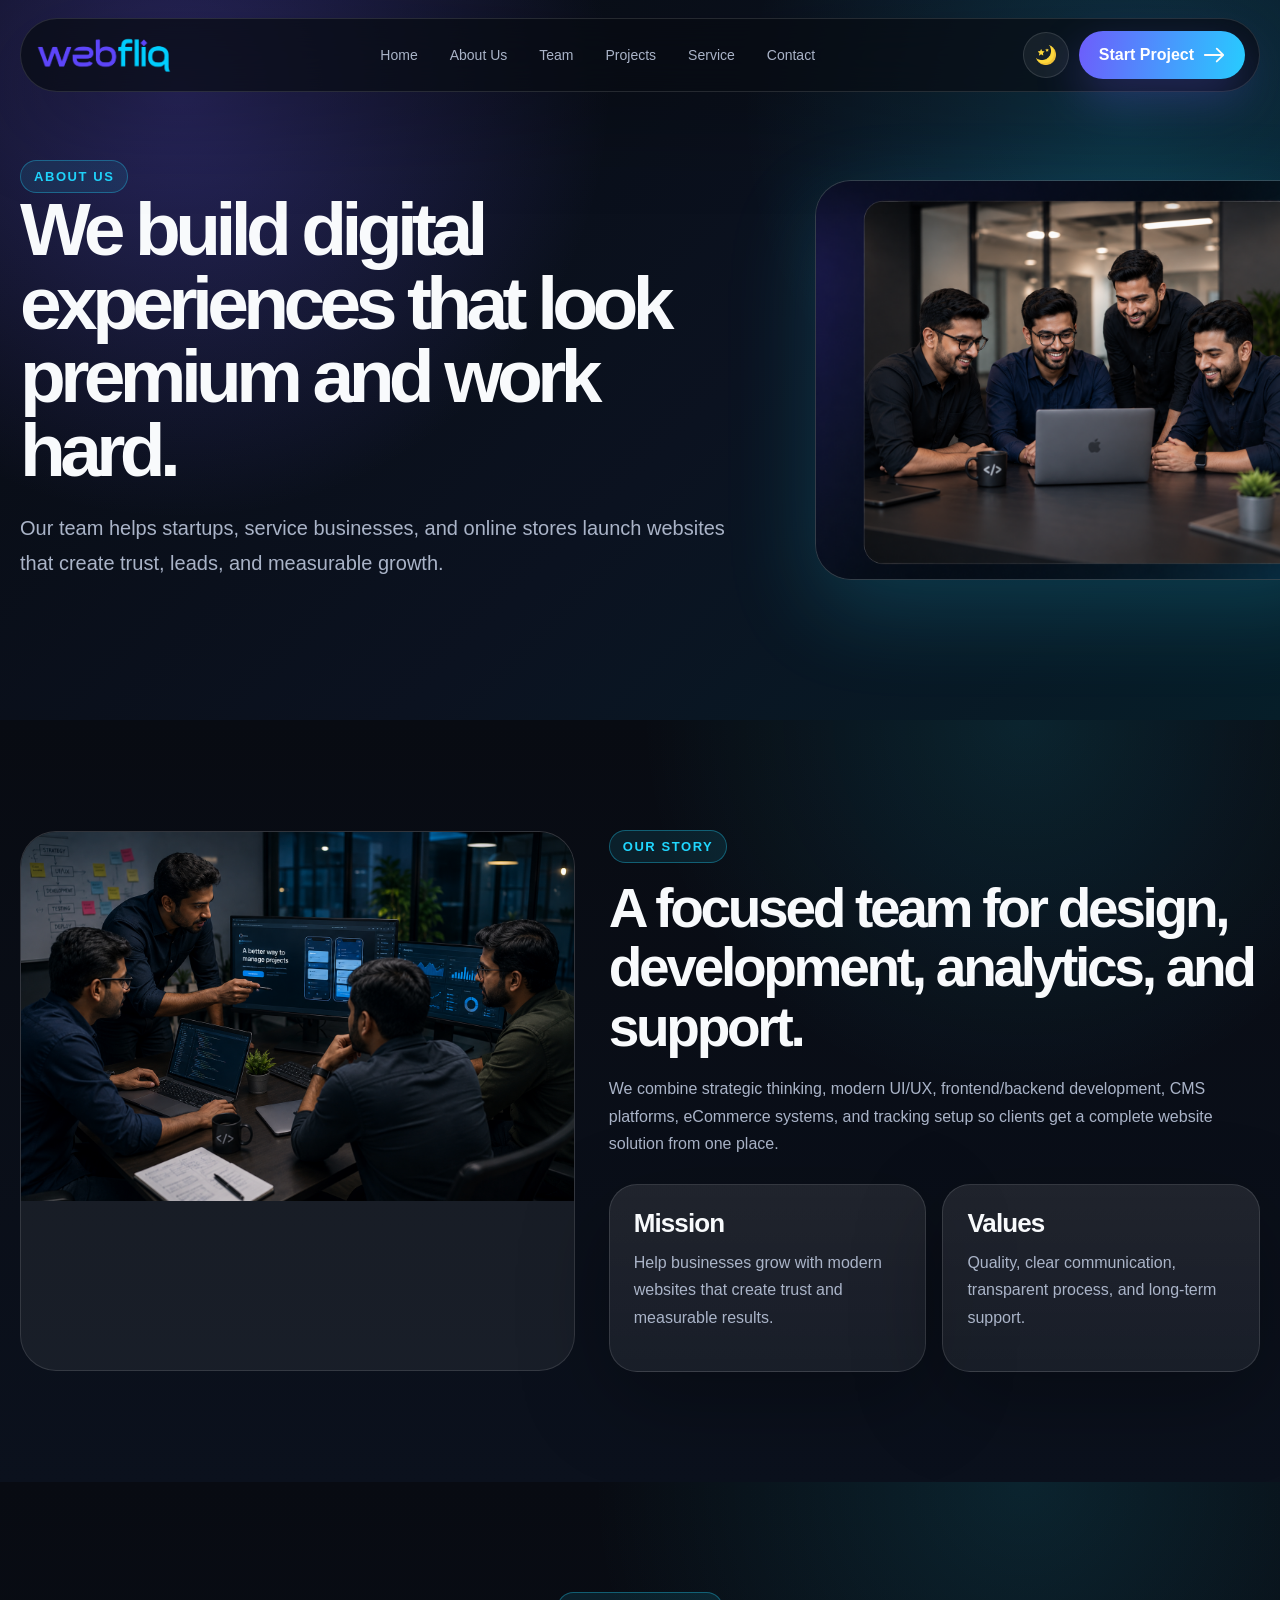
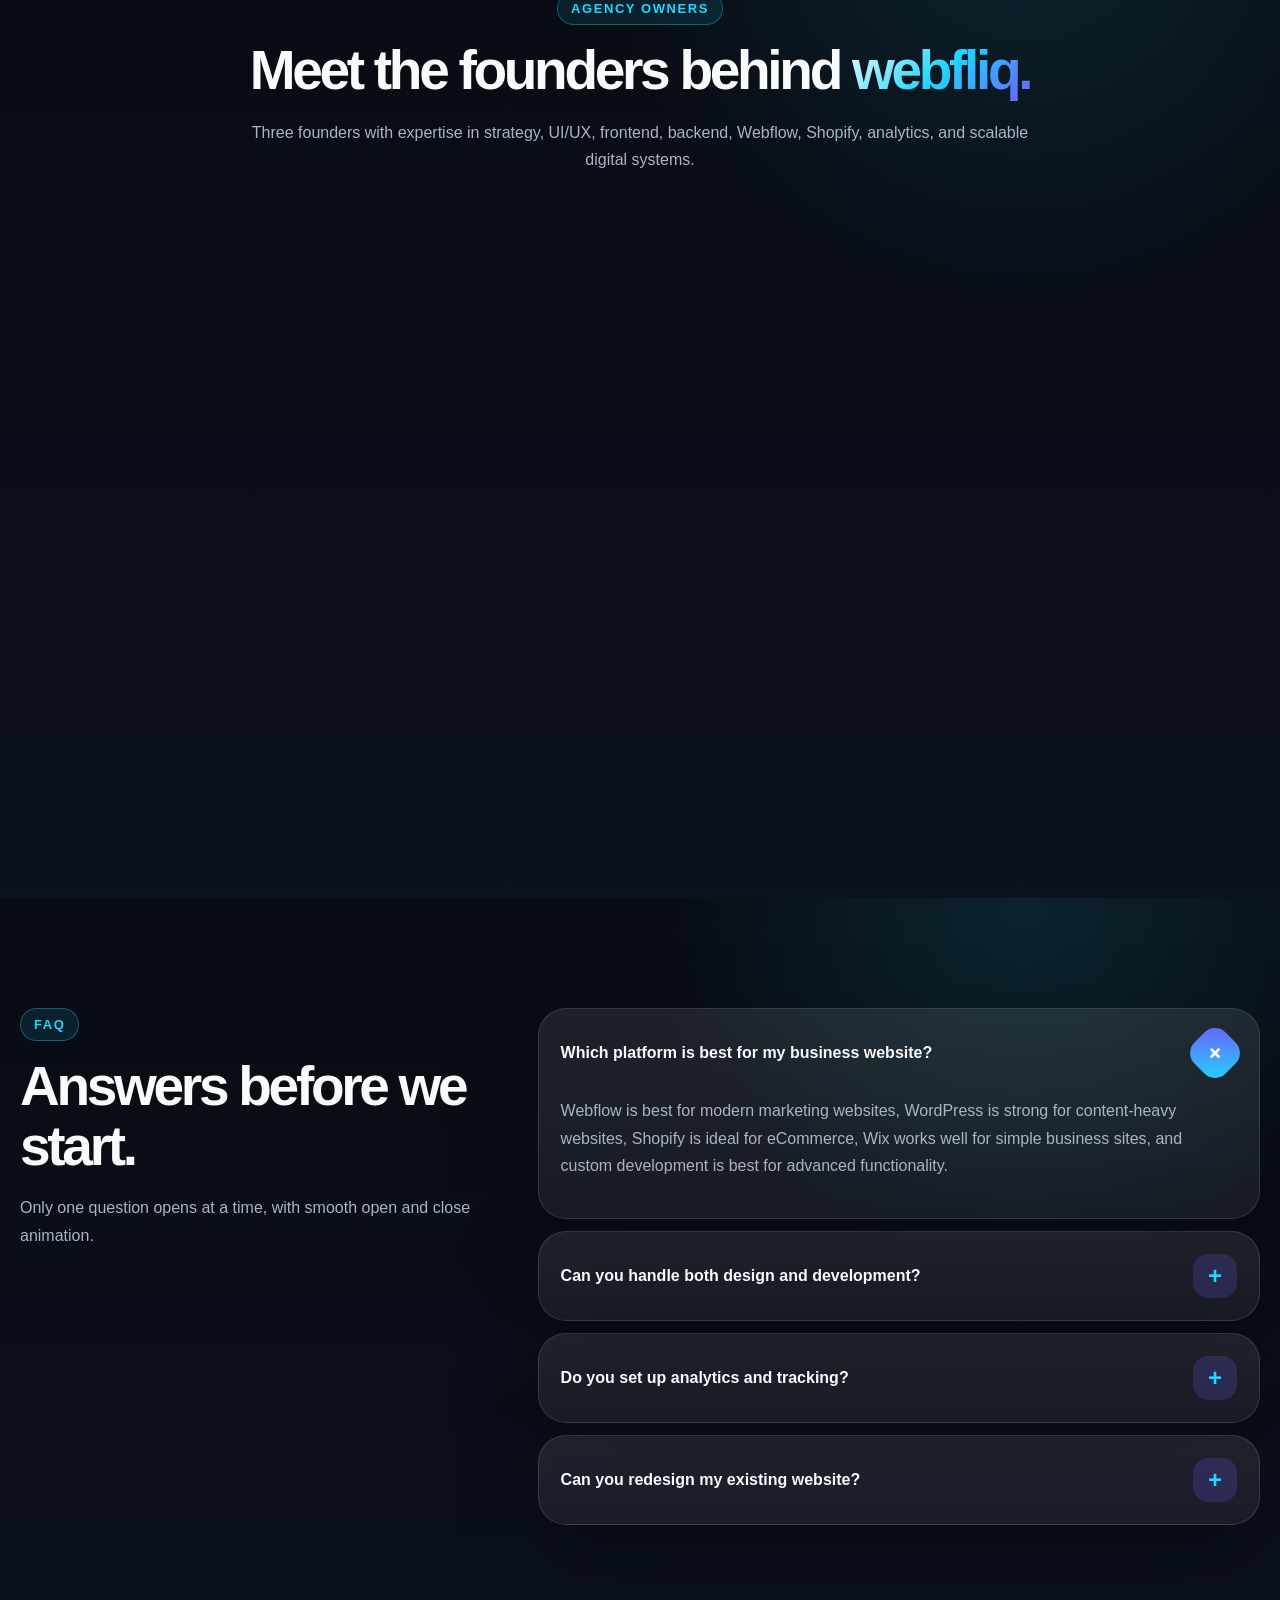
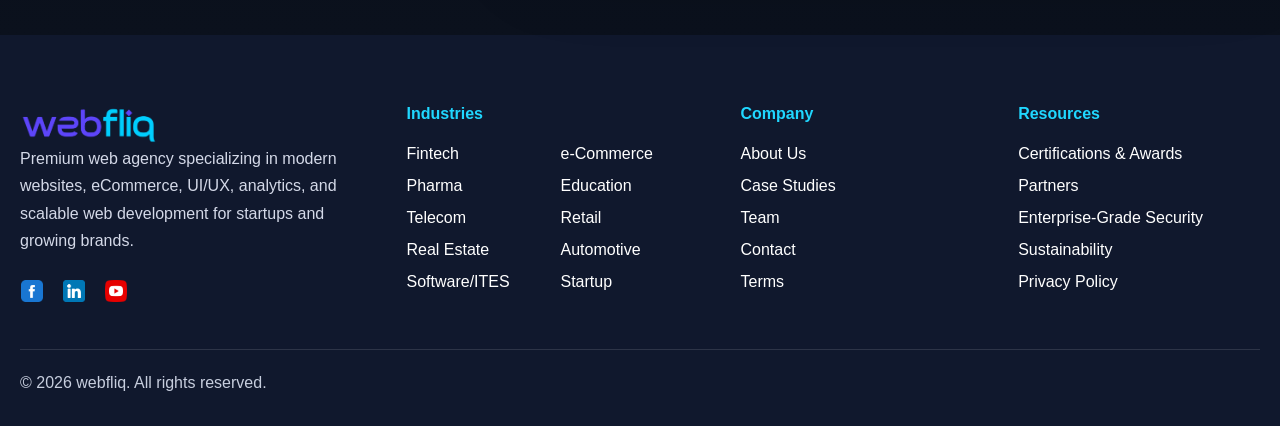
==== commit 109549e2: "Updated" ====
--- a/about.html
+++ b/about.html
@@ -97,15 +97,22 @@
     <div data-component="navbar"></div>
     <main>
         <section class="page-hero">
-            <div class="container hero-grid">
-                <div class="reveal reveal-left active"><span class="eyebrow">About us</span>
-                    <h1>We build digital experiences that look premium and work hard.</h1>
-                    <p class="lead">Our team helps startups, service businesses, and online stores launch websites that
-                        create trust, leads, and measurable growth.</p>
-                </div>
+            <div class="container">
+                <div class="hero-grid">
+                    <div class="reveal reveal-left hero-left active"><span class="eyebrow">About us</span>
+                        <h1>We build digital experiences that look premium and work hard.</h1>
+                        <p class="lead">Our team helps startups, service businesses, and online stores launch websites that
+                            create trust, leads, and measurable growth.</p>
+                    </div>
                 <div class="hero-media reveal reveal-right active">
-                    <div class="hero-image-card"><img src="assets/about-hero.png"
-                            alt="Agency team collaborating"></div>
+                    <div class="hero-image-card">
+                        <div class="hero-slider">
+                            <img src="assets/about-hero.png" alt="Agency team collaborating">
+                            <img src="assets/about-hero-2.png" alt="Agency workspace">
+                            <img src="assets/about-hero-3.png" alt="Creative team meeting">
+                        </div>
+                    </div>
+                </div>
                 </div>
             </div>
         </section>
--- a/style.css
+++ b/style.css
@@ -335,6 +335,10 @@
     animation: shineMove 2.8s linear infinite;
     pointer-events: none
 }
+.data-page-numbers{
+    display: flex;
+    gap: 10px;
+}
 
 @keyframes shineMove {
     to {
@@ -398,10 +402,10 @@
 }
 
 .hero-grid {
-    display: grid;
-    grid-template-columns: 1.04fr .96fr;
+    display: flex;
+    justify-content: space-between;
     gap: 60px;
-    align-items: center
+    align-items: center;
 }
 
 .hero-actions {
@@ -410,9 +414,12 @@
     flex-wrap: wrap;
     margin-top: 34px
 }
-
+.hero-left{
+    width: 60%;
+}
 .hero-media {
-    position: relative
+    position: relative;
+    width: 40%;
 }
 
 .hero-image-card {
@@ -421,12 +428,33 @@
     border-radius: var(--radius-xl);
     background: var(--surface);
     box-shadow: var(--shadow-glow);
-    transform: rotate(1deg);
-    transition: var(--transition)
+    /*transform: rotate(1deg);
+    transition: var(--transition)*/
+}
+.hero-image-card {
+  width: 100%;
+  height: 400px; /* nijer design onujayi change korte paro */
+  overflow: hidden;
+
+  position: relative;
+}
+
+.hero-slider {
+  display: flex;
+  width: 100%;
+  height: 100%;
+  transition: transform 0.8s ease-in-out;
+}
+
+.hero-slider img {
+  min-width: 100%;
+  height: 100%;
+  object-fit: cover;
+  display: block;
 }
 
 .hero-image-card:hover {
-    transform: rotate(0) translateY(-8px)
+    /*transform: rotate(0) translateY(-8px)*/
 }
 
 .hero-image-card img {
@@ -707,11 +735,18 @@
 
 .project-image {
     height: 260px;
-    overflow: hidden
+    overflow: hidden;
+    padding: 15px;
+    background-color: var(--cyan);
 }
 
 .project-image img {
-    transition: transform .6s ease
+    transition: transform .6s ease;
+    height: 230px;
+}
+.project-image-wrap{
+    overflow: hidden;
+    border-radius: var(--radius-md);
 }
 
 .project-card:hover .project-image img {
@@ -730,7 +765,23 @@
     color: var(--cyan);
     font-size: 12px;
     font-weight: 900;
-    margin-bottom: 14px
+    /*margin-bottom: 14px;*/
+}
+.tags {
+    display: flex;
+    flex-wrap: wrap;
+    gap: 8px;
+    margin-bottom: 14px;
+}
+
+.tag {
+    display: inline-flex;
+    padding: 7px 11px;
+    border-radius: var(--radius-full);
+    background: color-mix(in srgb, var(--cyan) 12%, transparent);
+    color: var(--cyan);
+    font-size: 12px;
+    font-weight: 900;
 }
 
 .project-link {
@@ -1306,7 +1357,7 @@
     .contact-grid,
     .contact-box,
     .faq-layout {
-        grid-template-columns: 1fr
+        grid-template-columns: 1fr;
     }
 
     .page-hero,
@@ -1344,6 +1395,12 @@
     .project-image {
         height: 230px
     }
+    .project-image-wrap{
+        padding: 10px;
+    }
+    .project-image img{
+        height: 210px;
+    }
 
     .team-image {
         height: 260px
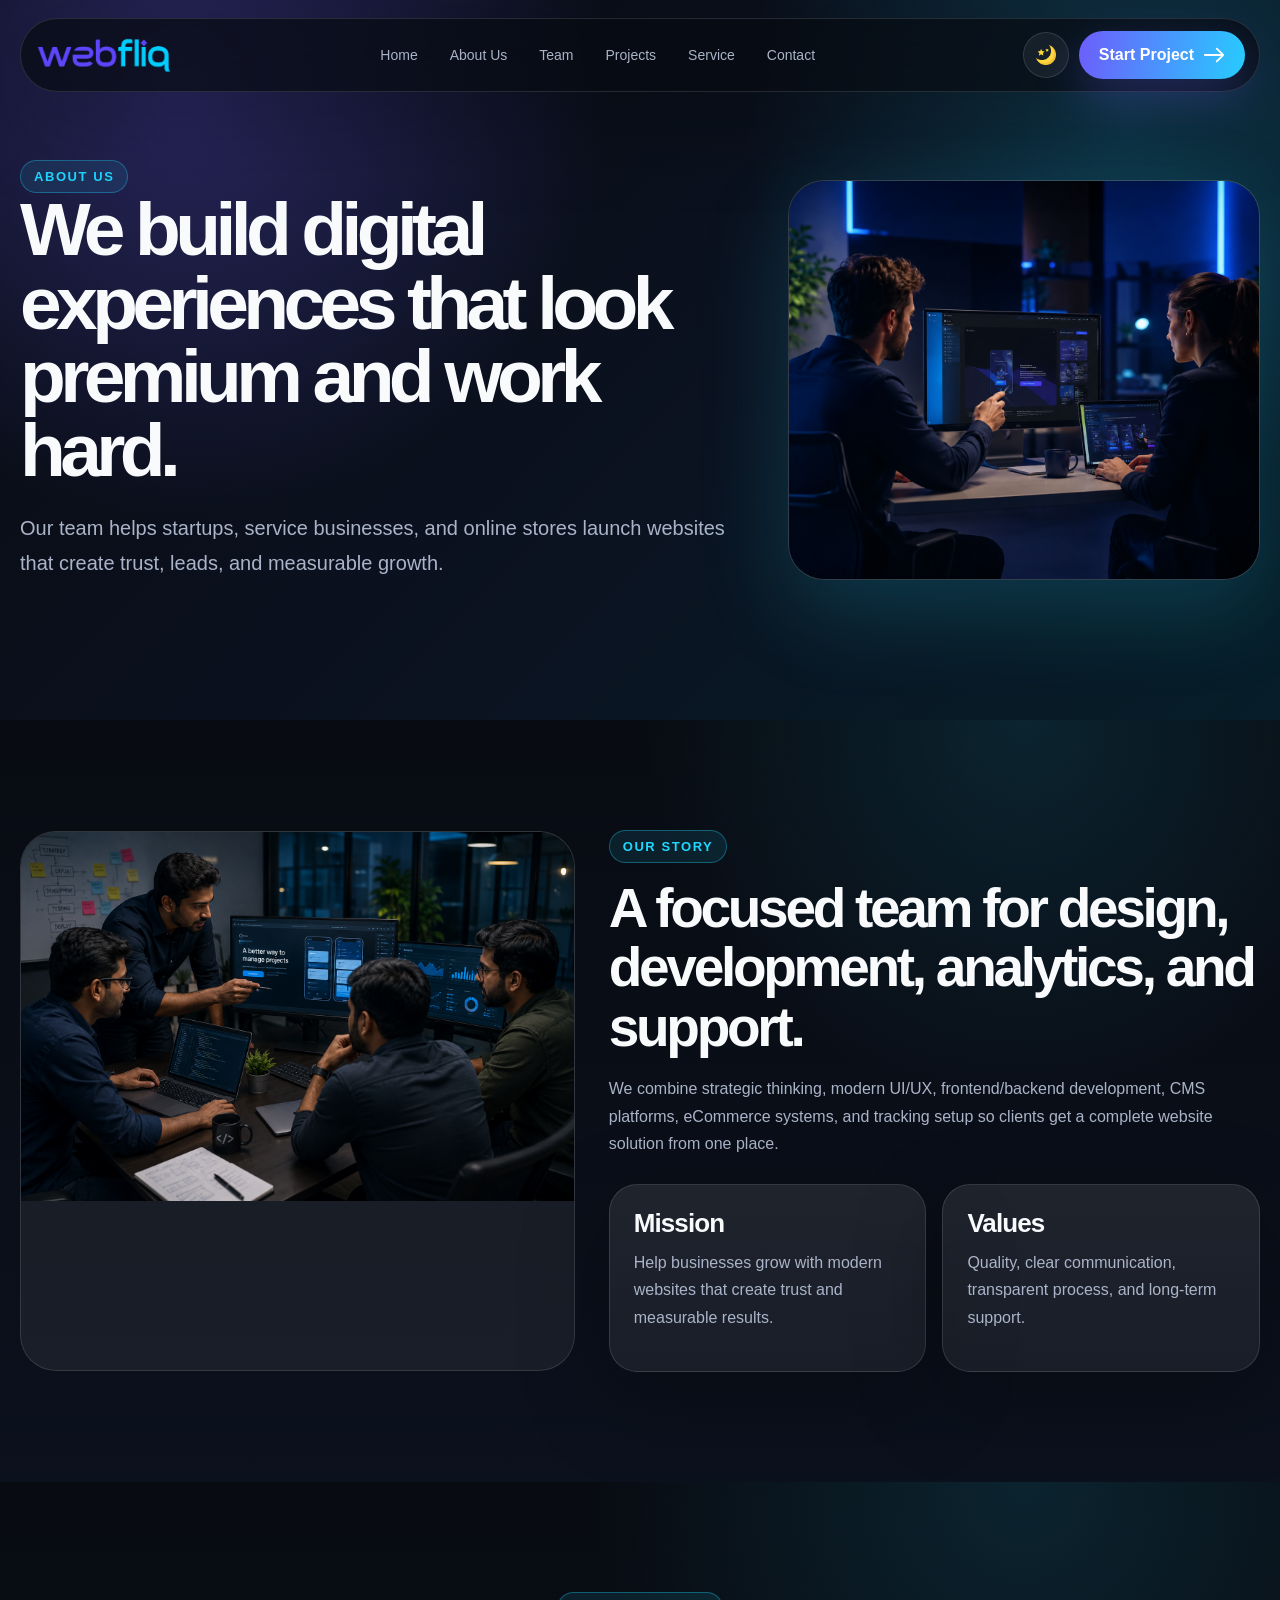
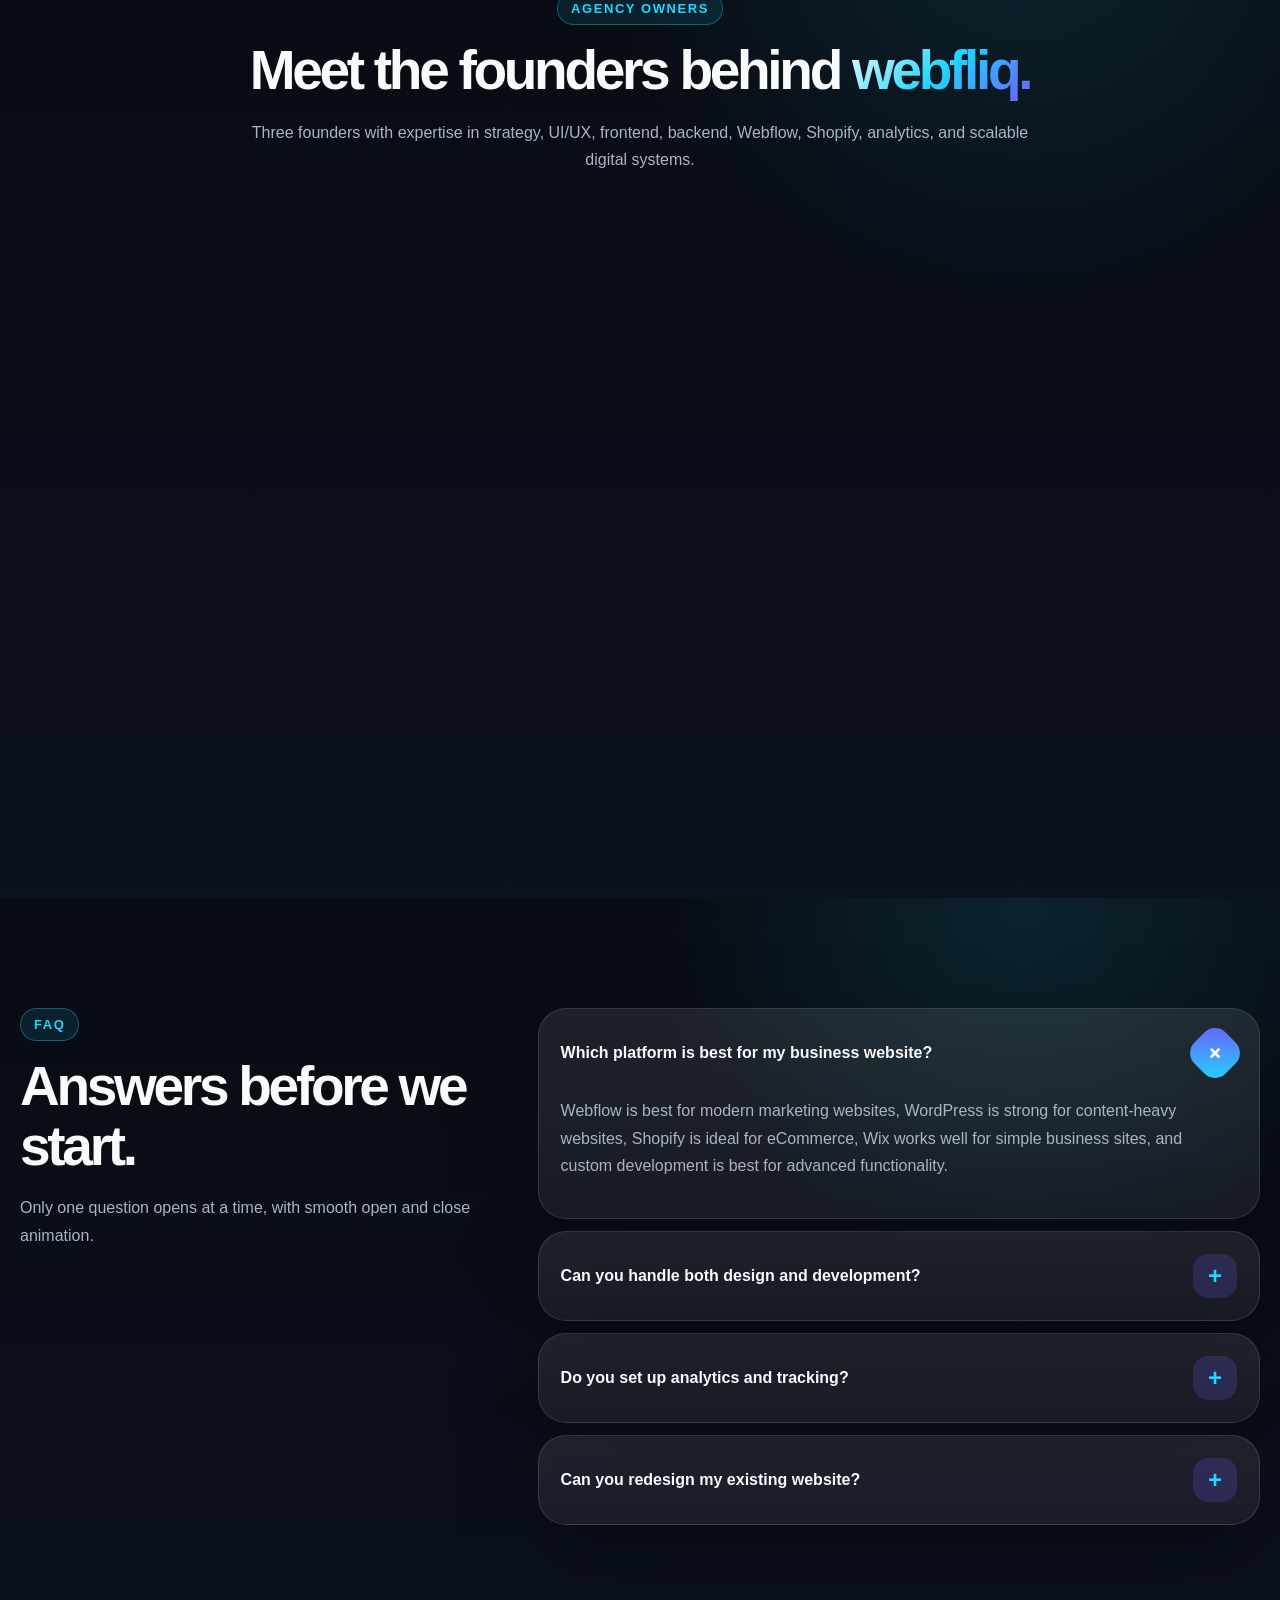
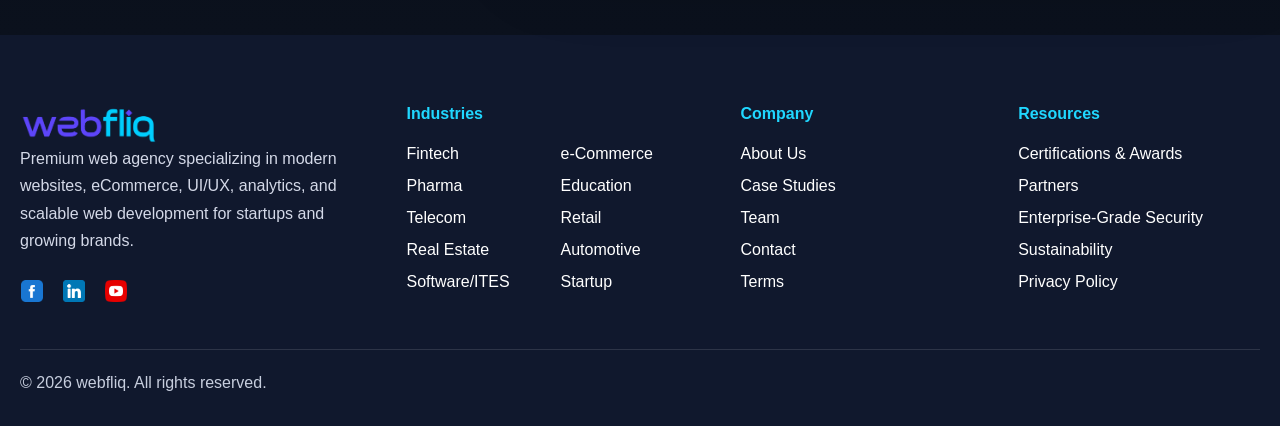
==== commit f1c61373: "Updated" ====
--- a/about.html
+++ b/about.html
@@ -107,9 +107,12 @@
                 <div class="hero-media reveal reveal-right active">
                     <div class="hero-image-card">
                         <div class="hero-slider">
-                            <img src="assets/about-hero.png" alt="Agency team collaborating">
-                            <img src="assets/about-hero-2.png" alt="Agency workspace">
-                            <img src="assets/about-hero-3.png" alt="Creative team meeting">
+                            
+                            <img src="assets/about-slider-image-1.png" alt="Agency workspace">
+                            <img src="assets/about-slider-image-2.png" alt="Creative team meeting">
+                            <img src="assets/about-slider-image-3.png" alt="Agency team collaborating">
+                            <img src="assets/about-slider-image-4.png" alt="Agency workspace">
+                            <img src="assets/about-slider-image-5.png" alt="Creative team meeting">
                         </div>
                     </div>
                 </div>
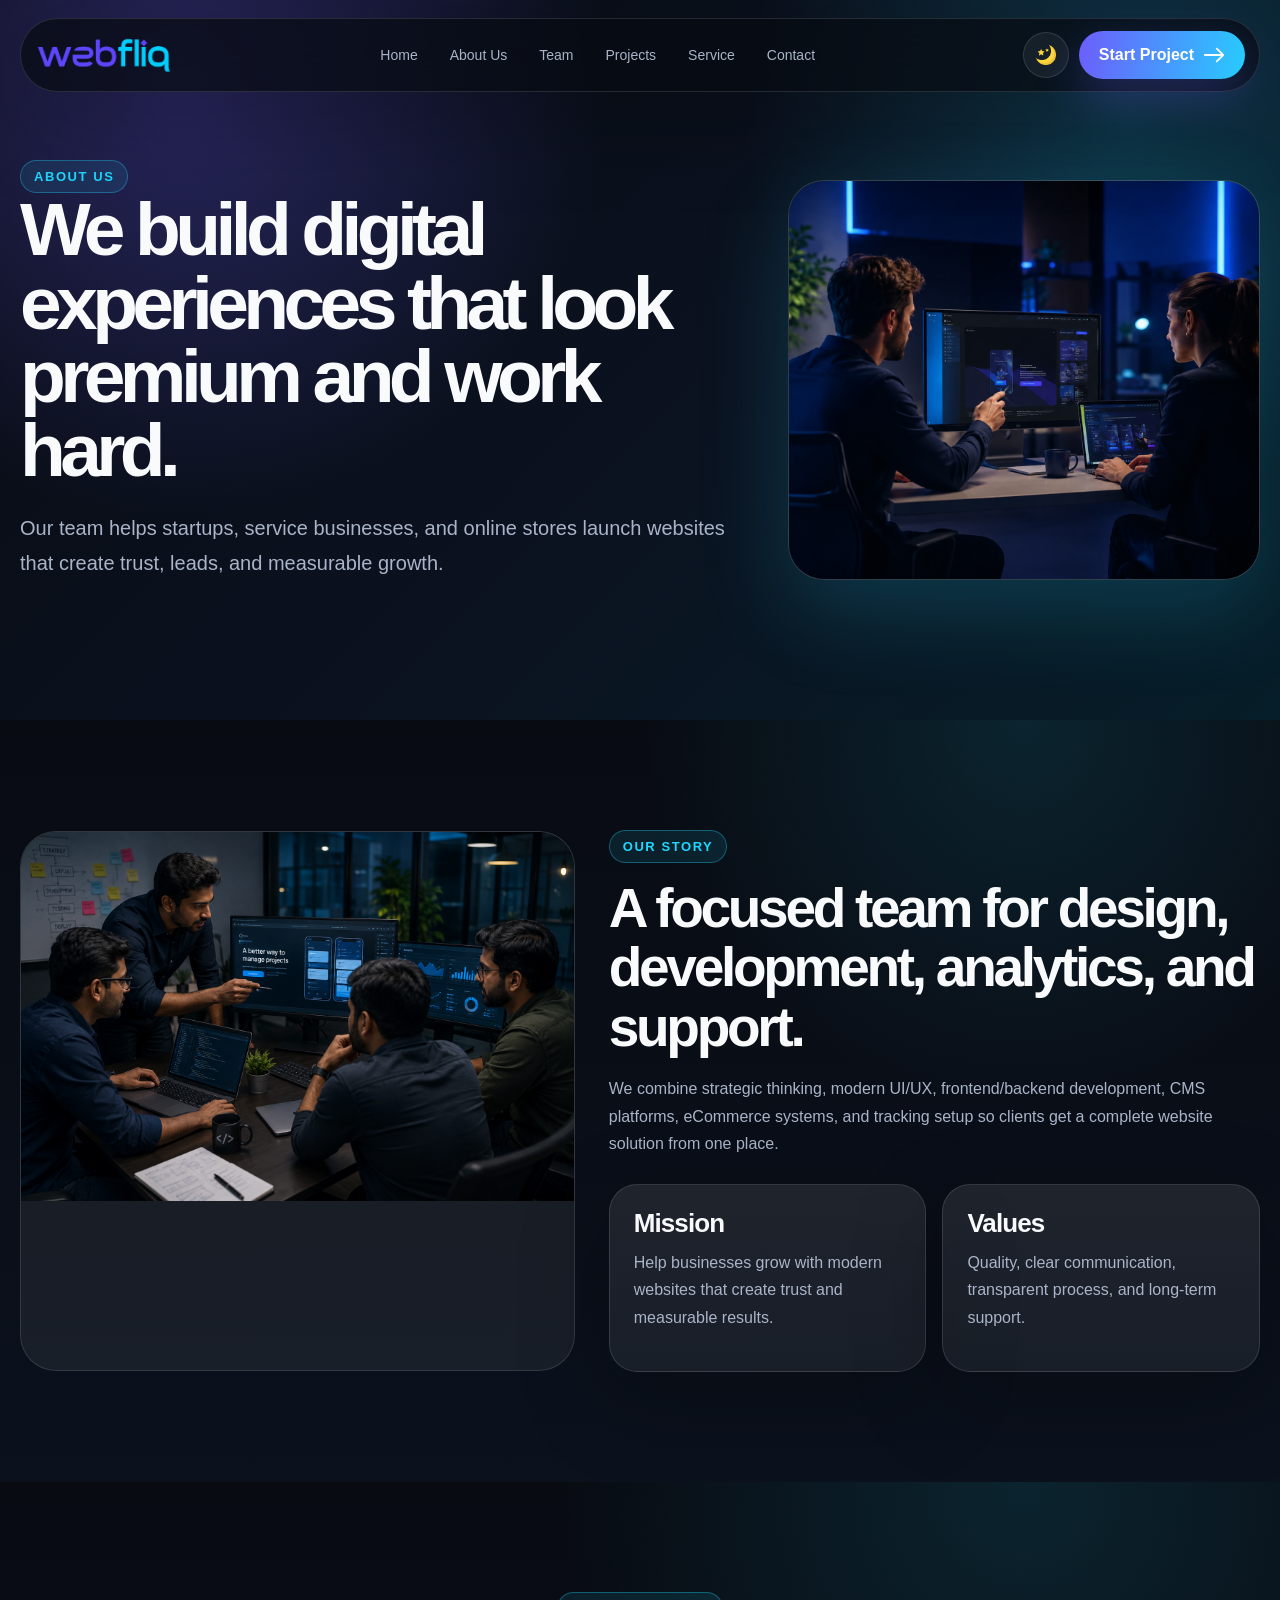
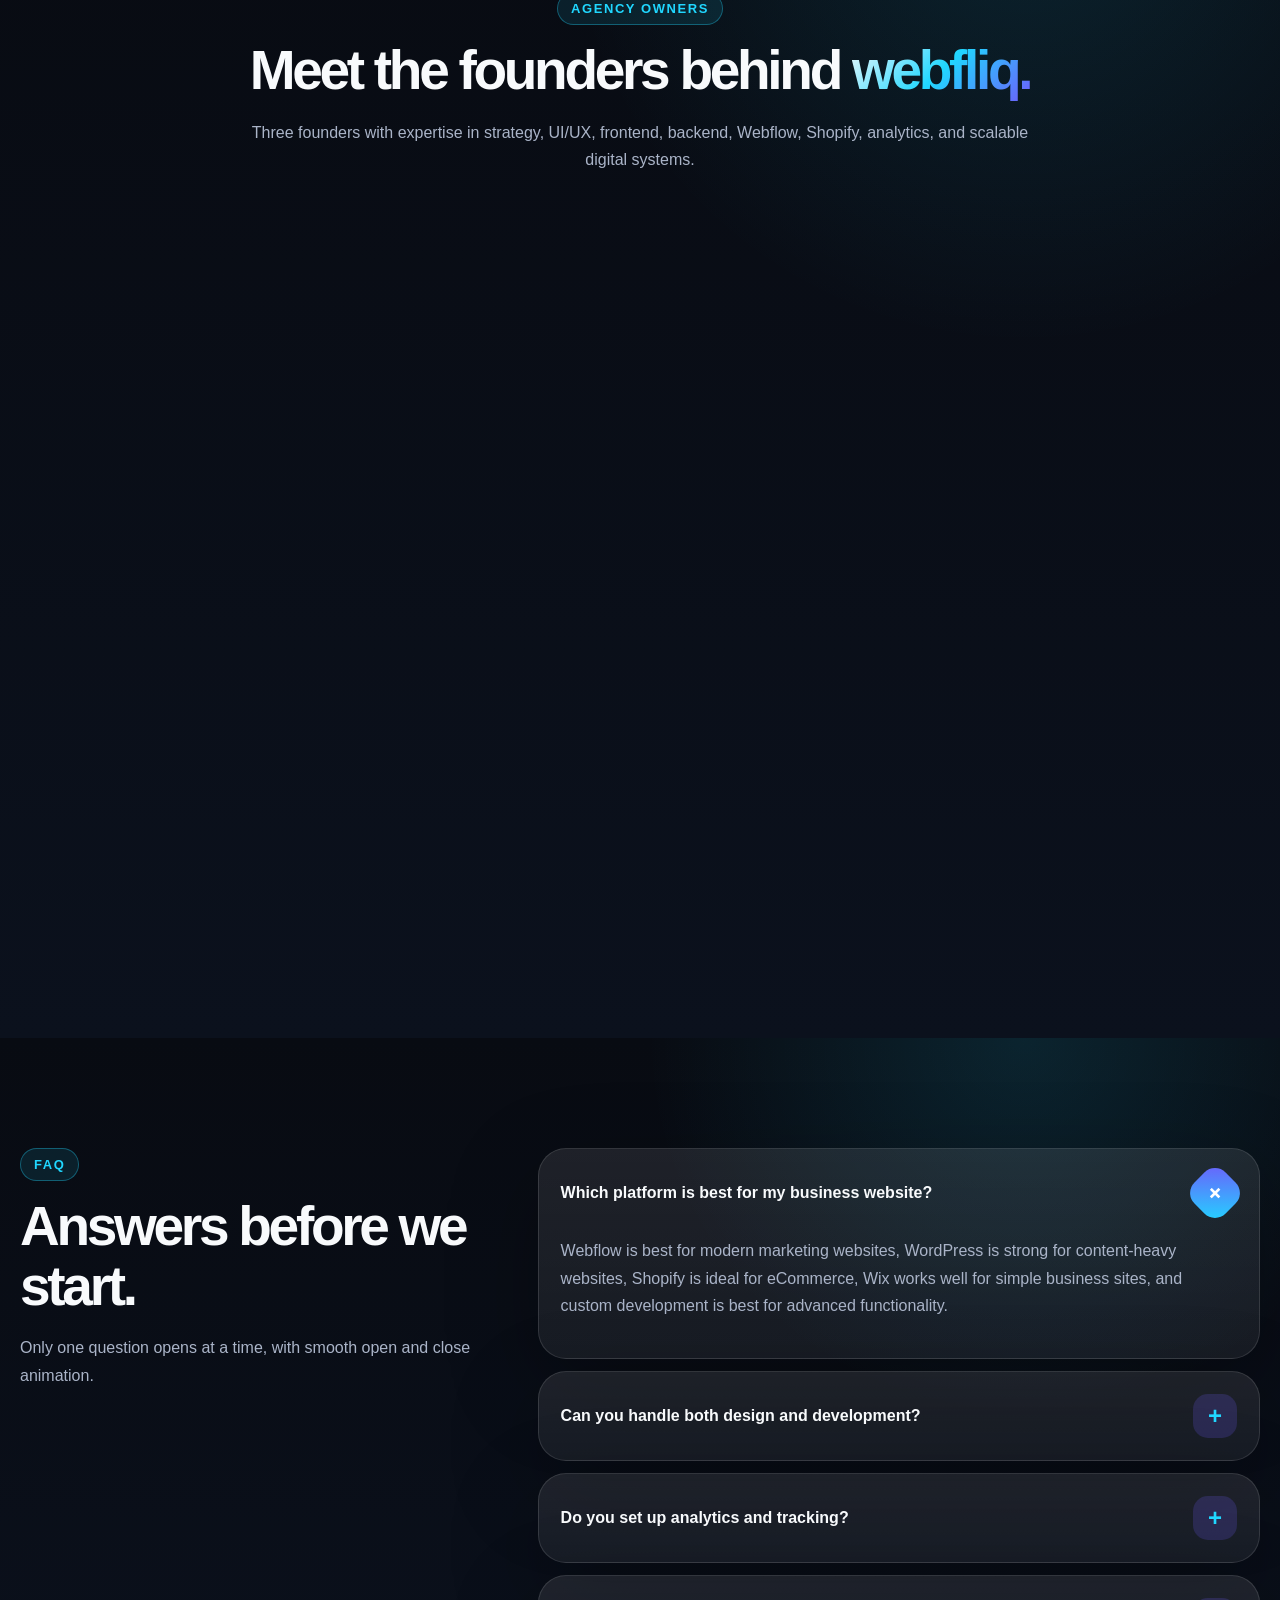
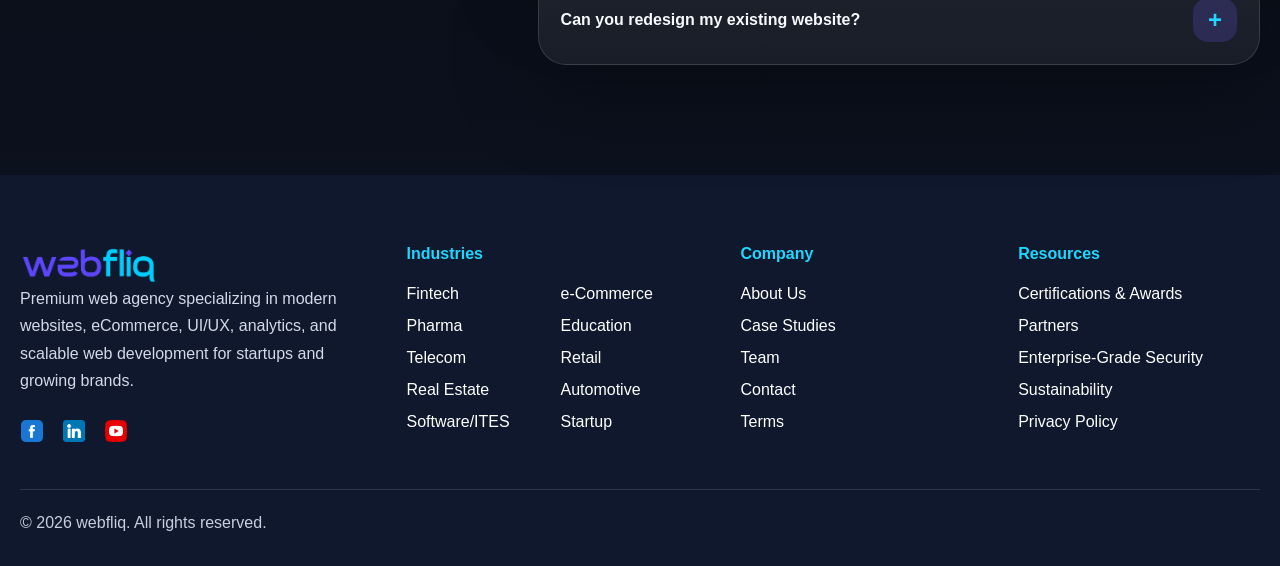
==== commit 5e05a79f: "Founder Profile Updated" ====
--- a/about.html
+++ b/about.html
@@ -162,141 +162,150 @@
 
                     <!-- Founder 1 -->
                     <article class="team-card reveal reveal-up">
-
-                        <div class="team-image">
-                            <img src="assets/images/founder-1.jpg" alt="Founder 1">
-                        </div>
-
-                        <div class="team-content">
-
-                            <h3>Founder Name</h3>
-
-                            <span class="tag">
-                                Co-Founder & Web Strategist
-                            </span>
-
-                            <p>
-                                Leads business strategy, client communication,
-                                project planning, and growth-focused digital solutions.
-                            </p>
-
-                            <!-- SOCIAL LINKS -->
-                            <div class="founder-socials">
-
-                                <!-- Facebook -->
-                                <a href="https://facebook.com/" target="_blank" class="founder-social"
-                                    aria-label="Facebook">
-                                    <img class="theme-icon theme-icon-dark" src="assets/facebook-light.png" alt="Facebook Icon"><img class="theme-icon theme-icon-light" src="assets/facebook-black.png" alt="Facebook Icon">
-                                </a>
-
-                                <!-- LinkedIn -->
-                                <a href="https://linkedin.com/" target="_blank" class="founder-social"
-                                    aria-label="LinkedIn">
-                                    <img class="theme-icon theme-icon-dark" src="assets/linkedin-white.png" alt="LinkedIn Icon"><img class="theme-icon theme-icon-light" src="assets/linkedin-black.png" alt="LinkedIn Icon">
-                                </a>
-
+                        <div class="founder-card-top-wrap">
+                            <div class="team-image founder-profile">
+                                <img src="assets/images/founder-1.jpg" alt="Founder 1">
+                            </div>
+
+                            <div class="team-content">
+
+                                <h3>Md Rabiul Islam</h3>
+
+                                <span class="tag">
+                                    CEO & Co-Founder
+                                </span>
+
+                                <p>
+                                    Leads client strategy, marketing direction, project planning, and growth-focused web development to help brands build strong digital experiences.
+                                </p>
+
+                                <!-- SOCIAL LINKS -->
+                                <div class="founder-socials">
+
+                                    <!-- Facebook -->
+                                    <a href="https://www.facebook.com/md.robeul.1" target="_blank" class="founder-social"
+                                        aria-label="Facebook">
+                                        <img class="theme-icon theme-icon-dark" src="assets/facebook-light.png" alt="Facebook Icon"><img class="theme-icon theme-icon-light" src="assets/facebook-black.png" alt="Facebook Icon">
+                                    </a>
+
+                                    <!-- LinkedIn -->
+                                    <!--<a href="https://linkedin.com/" target="_blank" class="founder-social"
+                                        aria-label="LinkedIn">
+                                        <img class="theme-icon theme-icon-dark" src="assets/linkedin-white.png" alt="LinkedIn Icon"><img class="theme-icon theme-icon-light" src="assets/linkedin-black.png" alt="LinkedIn Icon">
+                                    </a>-->
+
+                                </div>
                             </div>
 
                             <!-- PORTFOLIO BUTTON -->
-                            <a href="https://yourportfolio.com/" target="_blank" class="btn btn-primary founder-btn">
+                             <div class="founder-btn-wrap">
+                                <a href="https://webfliq.com" target="_blank" class="btn btn-primary founder-btn">
                                 See Portfolio
 
                                 <img class="btn-icon" src="assets/next-arrow-light.svg" alt="Arrow Icon">
                             </a>
+                             </div>
+                            
 
                         </div>
                     </article>
 
                     <!-- Founder 2 -->
-                    <article class="team-card reveal reveal-up">
-
-                        <div class="team-image">
-                            <img src="assets/images/founder-1.jpg" alt="Founder 1">
-                        </div>
-
-                        <div class="team-content">
-
-                            <h3>Founder Name</h3>
-
-                            <span class="tag">
-                                Co-Founder & Web Strategist
-                            </span>
-
-                            <p>
-                                Leads business strategy, client communication,
-                                project planning, and growth-focused digital solutions.
-                            </p>
-
-                            <!-- SOCIAL LINKS -->
-                            <div class="founder-socials">
-
-                                <!-- Facebook -->
-                                <a href="https://facebook.com/" target="_blank" class="founder-social"
-                                    aria-label="Facebook">
-                                    <img class="theme-icon theme-icon-dark" src="assets/facebook-light.png" alt="Facebook Icon"><img class="theme-icon theme-icon-light" src="assets/facebook-black.png" alt="Facebook Icon">
-                                </a>
-
-                                <!-- LinkedIn -->
-                                <a href="https://linkedin.com/" target="_blank" class="founder-social"
-                                    aria-label="LinkedIn">
-                                    <img class="theme-icon theme-icon-dark" src="assets/linkedin-white.png" alt="LinkedIn Icon"><img class="theme-icon theme-icon-light" src="assets/linkedin-black.png" alt="LinkedIn Icon">
-                                </a>
-
-                            </div>
-
+                    <article class="team-card reveal reveal-up founder-card-pd">
+                        <div class="founder-card-top-wrap">
+                            <div class="team-image founder-profile">
+                                <img src="assets/Yasin.png" alt="Founder 1">
+                            </div>
+
+                            <div class="team-content">
+
+                                <h3>Md Yasin</h3>
+
+                                <span class="tag">
+                                    CTO & Co-Founder
+                                </span>
+
+                                <p>
+                                    Focuses on clean, scalable, and performance-driven website development, including Webflow, frontend, backend, CMS, and technical implementation.
+                                </p>
+
+                                <!-- SOCIAL LINKS -->
+                                <div class="founder-socials">
+
+                                    <!-- Facebook -->
+                                    <a href="https://www.facebook.com/md.yasinhossain.5245" target="_blank" class="founder-social"
+                                        aria-label="Facebook">
+                                        <img class="theme-icon theme-icon-dark" src="assets/facebook-light.png" alt="Facebook Icon"><img class="theme-icon theme-icon-light" src="assets/facebook-black.png" alt="Facebook Icon">
+                                    </a>
+
+                                    <!-- LinkedIn -->
+                                    <a href="https://www.youtube.com/@YasinStack" target="_blank" class="founder-social"
+                                        aria-label="Youtube">
+                                        <img class="theme-icon theme-icon-dark" src="assets/youtube.png" alt="Youtube Icon"><img class="theme-icon theme-icon-light" src="assets/youtube.png" alt="Youtube Icon">
+                                    </a>
+
+                                </div>
+                            </div>
+
+                        
+                            </div>
                             <!-- PORTFOLIO BUTTON -->
-                            <a href="https://yourportfolio.com/" target="_blank" class="btn btn-primary founder-btn">
+                            <div class="founder-btn-wrap">
+                                <a href="https://imyasin.dev" target="_blank" class="btn btn-primary founder-btn">
                                 See Portfolio
 
                                 <img class="btn-icon" src="assets/next-arrow-light.svg" alt="Arrow Icon">
                             </a>
-
-                        </div>
+                            </div>
+
+                        
                     </article>
 
                     <!-- Founder 3 -->
                     <article class="team-card reveal reveal-up">
-
-                        <div class="team-image">
-                            <img src="assets/images/founder-1.jpg" alt="Founder 1">
-                        </div>
-
-                        <div class="team-content">
-
-                            <h3>Founder Name</h3>
-
-                            <span class="tag">
-                                Co-Founder & Web Strategist
-                            </span>
-
-                            <p>
-                                Leads business strategy, client communication,
-                                project planning, and growth-focused digital solutions.
-                            </p>
-
-                            <!-- SOCIAL LINKS -->
-                            <div class="founder-socials">
-
-                                <!-- Facebook -->
-                                <a href="https://facebook.com/" target="_blank" class="founder-social"
-                                    aria-label="Facebook">
-                                    <img class="theme-icon theme-icon-dark" src="assets/facebook-light.png" alt="Facebook Icon"><img class="theme-icon theme-icon-light" src="assets/facebook-black.png" alt="Facebook Icon">
+                        <div class="founder-card-top-wrap">
+                            <div class="team-image founder-profile">
+                                <img src="assets/images/founder-1.jpg" alt="Founder 1">
+                            </div>
+
+                            <div class="team-content">
+
+                                <h3>Md Yousuf Ali</h3>
+
+                                <span class="tag">
+                                    Co-Founder & Digital Marketing Lead
+                                </span>
+
+                                <p>
+                                    Combines website development with LinkedIn marketing strategy to help brands improve online presence, generate leads, and build authority.
+                                </p>
+
+                                <!-- SOCIAL LINKS -->
+                                <div class="founder-socials">
+
+                                    <!-- Facebook -->
+                                    <a href="https://www.facebook.com/kuyousuf" target="_blank" class="founder-social"
+                                        aria-label="Facebook">
+                                        <img class="theme-icon theme-icon-dark" src="assets/facebook-light.png" alt="Facebook Icon"><img class="theme-icon theme-icon-light" src="assets/facebook-black.png" alt="Facebook Icon">
+                                    </a>
+
+                                    <!-- LinkedIn -->
+                                    <a href="https://linkedin.com/" target="_blank" class="founder-social"
+                                        aria-label="LinkedIn">
+                                        <img class="theme-icon theme-icon-dark" src="assets/linkedin-white.png" alt="LinkedIn Icon"><img class="theme-icon theme-icon-light" src="assets/linkedin-black.png" alt="LinkedIn Icon">
+                                    </a>
+
+                                </div>
+                                </div>
+                            <!-- PORTFOLIO BUTTON -->
+                             <div class="founder-btn-wrap">
+                                <a href="https://webfliq.com" target="_blank" class="btn btn-primary founder-btn">
+                                See Portfolio
+
+                                <img class="btn-icon" src="assets/next-arrow-light.svg" alt="Arrow Icon">
                                 </a>
-
-                                <!-- LinkedIn -->
-                                <a href="https://linkedin.com/" target="_blank" class="founder-social"
-                                    aria-label="LinkedIn">
-                                    <img class="theme-icon theme-icon-dark" src="assets/linkedin-white.png" alt="LinkedIn Icon"><img class="theme-icon theme-icon-light" src="assets/linkedin-black.png" alt="LinkedIn Icon">
-                                </a>
-
-                            </div>
-
-                            <!-- PORTFOLIO BUTTON -->
-                            <a href="https://yourportfolio.com/" target="_blank" class="btn btn-primary founder-btn">
-                                See Portfolio
-
-                                <img class="btn-icon" src="assets/next-arrow-light.svg" alt="Arrow Icon">
-                            </a>
+                             </div>
+                            
 
                         </div>
                     </article>
--- a/style.css
+++ b/style.css
@@ -899,19 +899,28 @@
 
 .founders-grid {
     display: grid;
-    grid-template-columns: repeat(3, minmax(0, 360px));
+    grid-template-columns: repeat(3, 1fr);
     justify-content: center;
     gap: 20px;
 }
 
 .founders-grid .team-card {
-    max-width: 360px;
+   
     width: 100%;
     margin: 0 auto;
 }
 
-.founders-grid .team-image {
-    height: 250px;
+.founders-grid .founder-profile {
+    height: 350px;
+    
+}
+.founder-profile{
+    margin-bottom: 20px;
+}
+.founder-profile img{
+    object-fit: cover !important;
+    height: auto !important;
+
 }
 
 .founders-grid .team-content {
@@ -953,7 +962,6 @@
 
 .founder-social:hover {
     transform: translateY(-4px) scale(1.06);
-    border-color: var(--cyan);
     box-shadow: 0 18px 40px rgba(32, 215, 255, .18);
 }
 
@@ -962,6 +970,9 @@
     margin-top: 4px;
     padding: 12px 18px;
     font-size: 15px;
+}
+.founder-btn-wrap{
+    padding: 0px 20px 20px 20px;
 }
 
 /* Tablet */
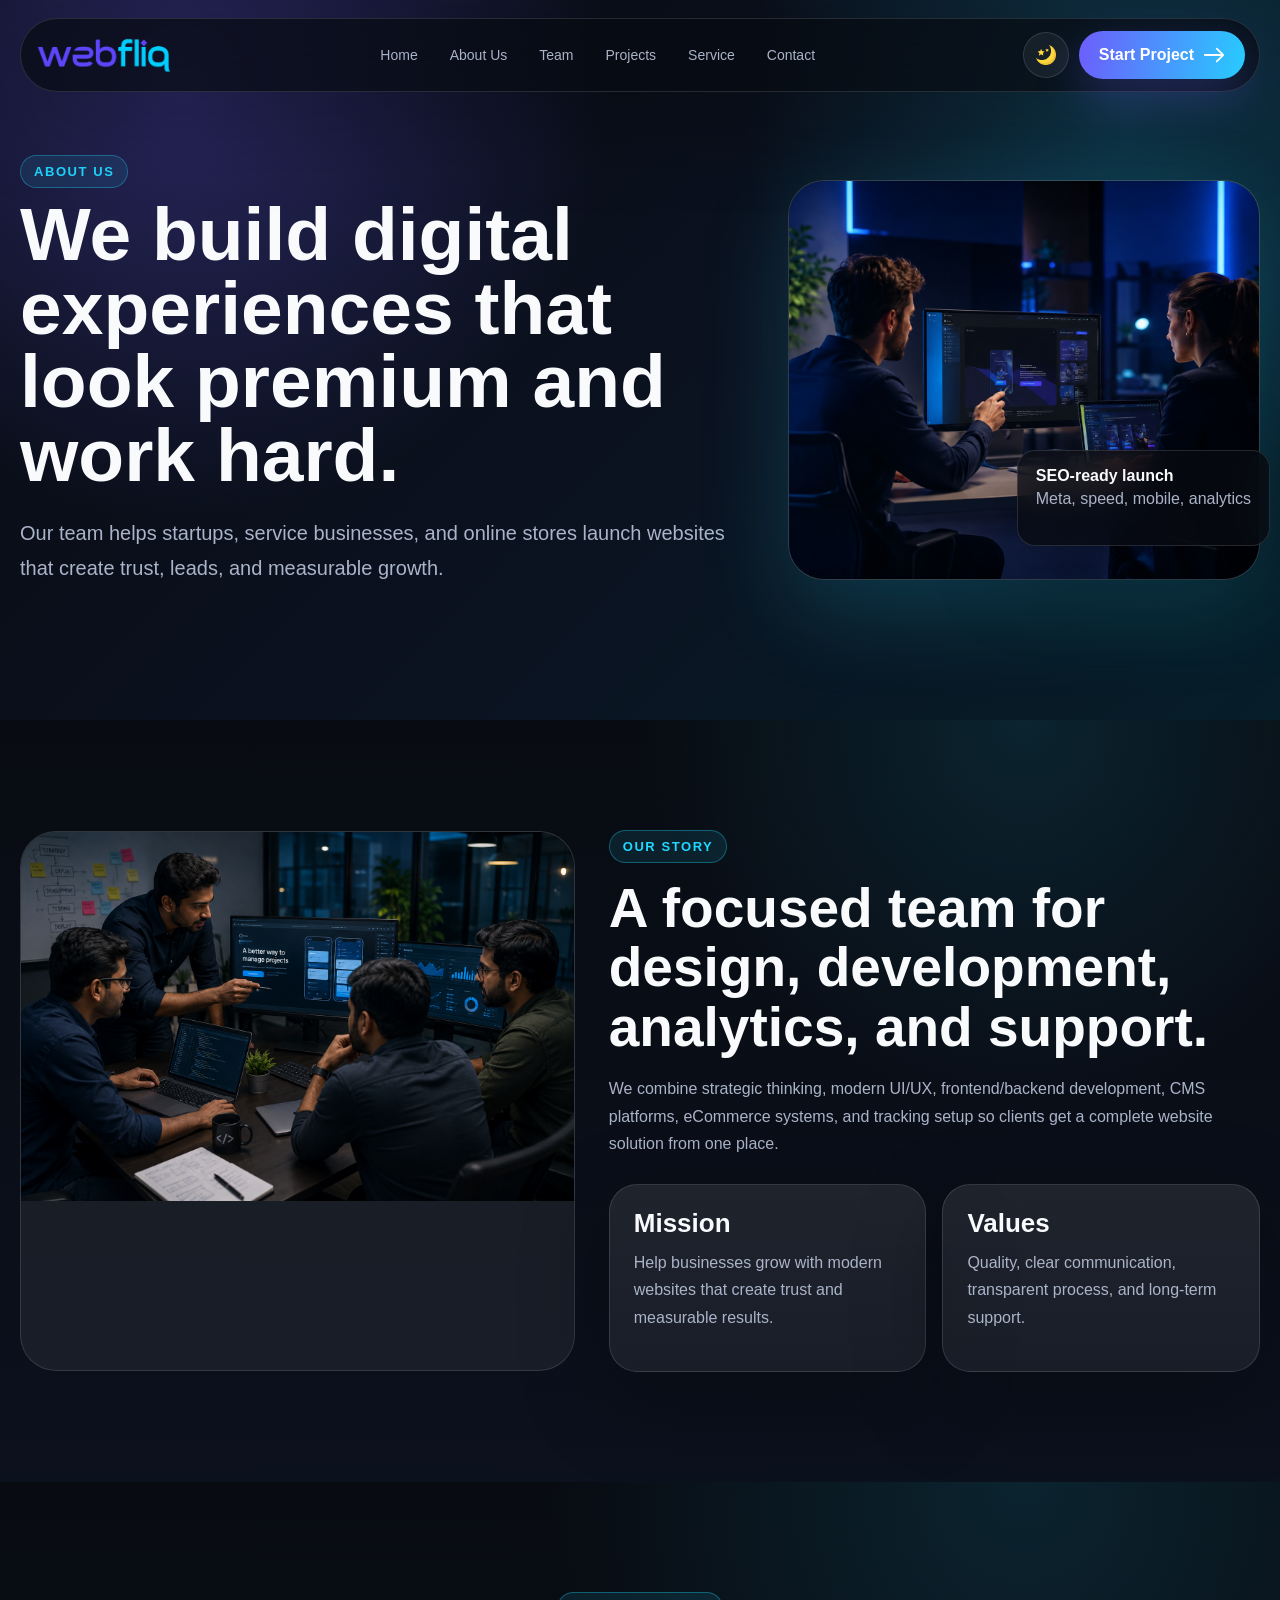
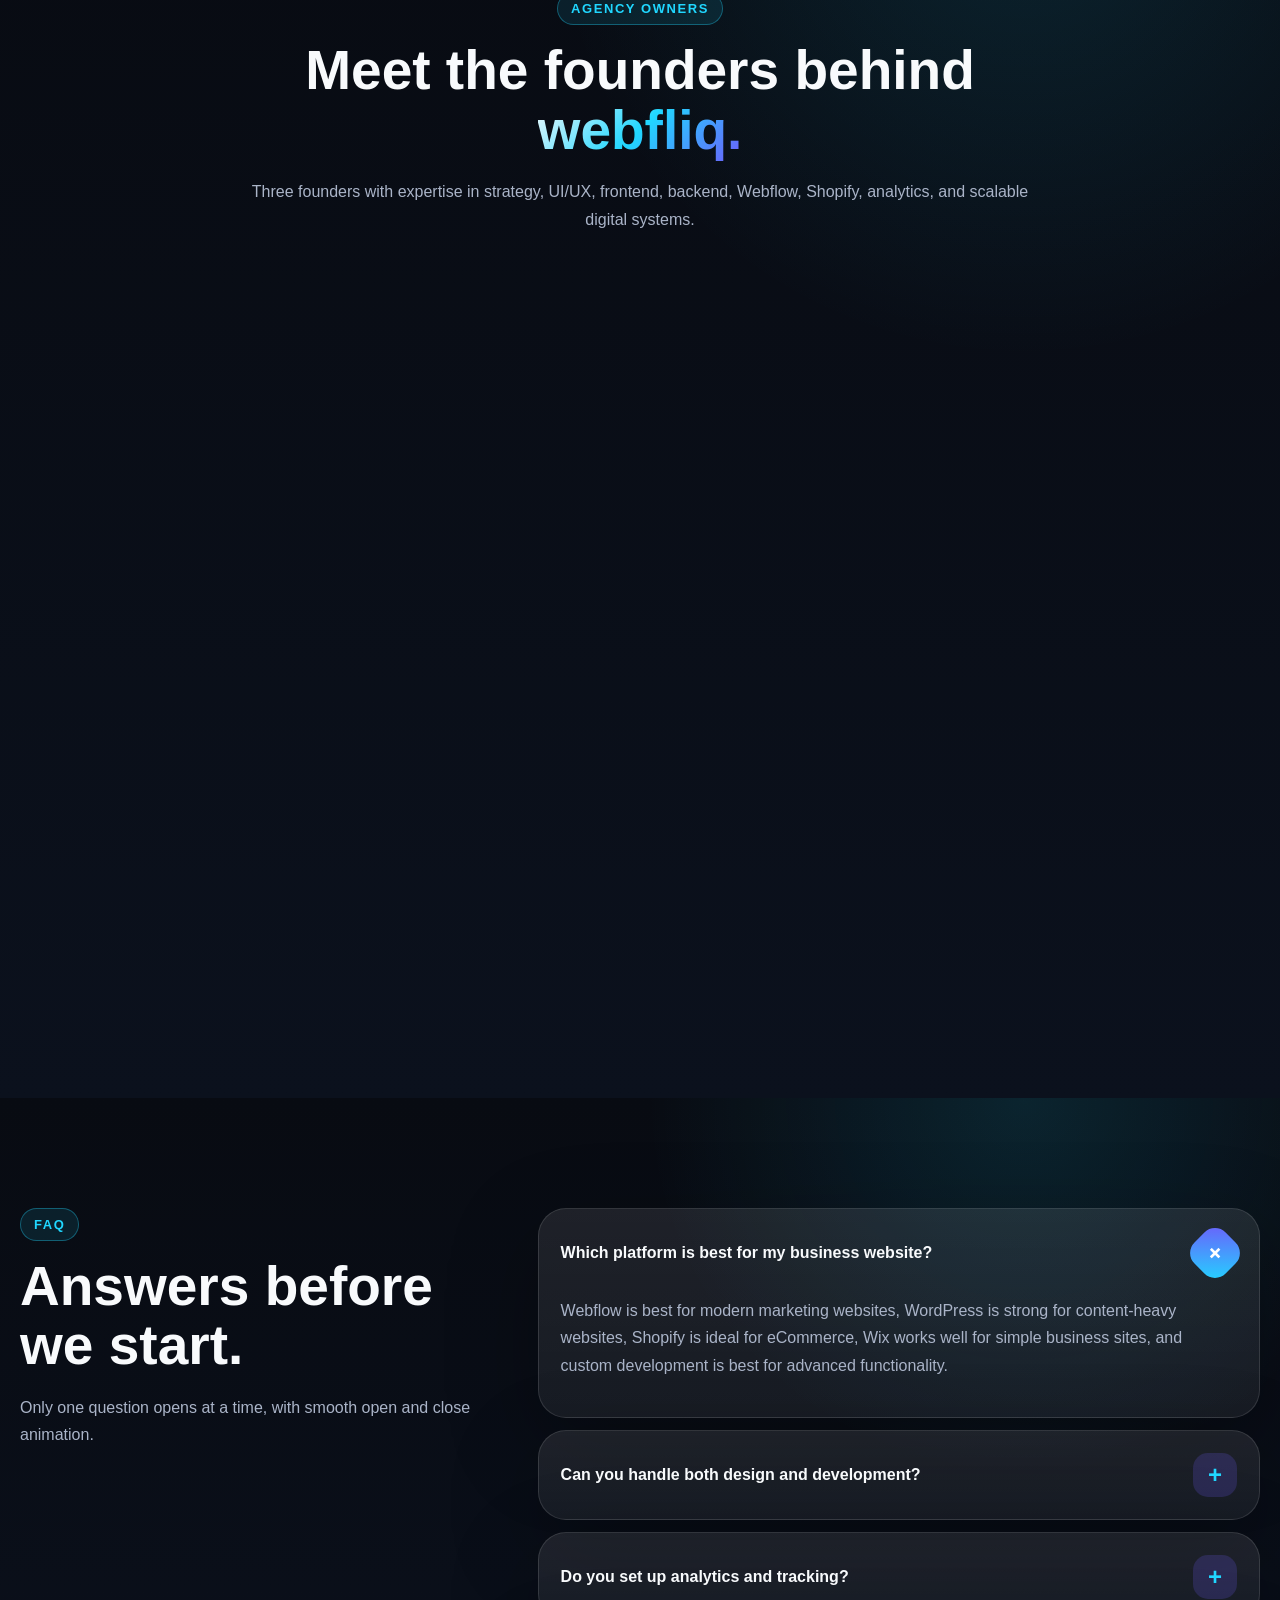
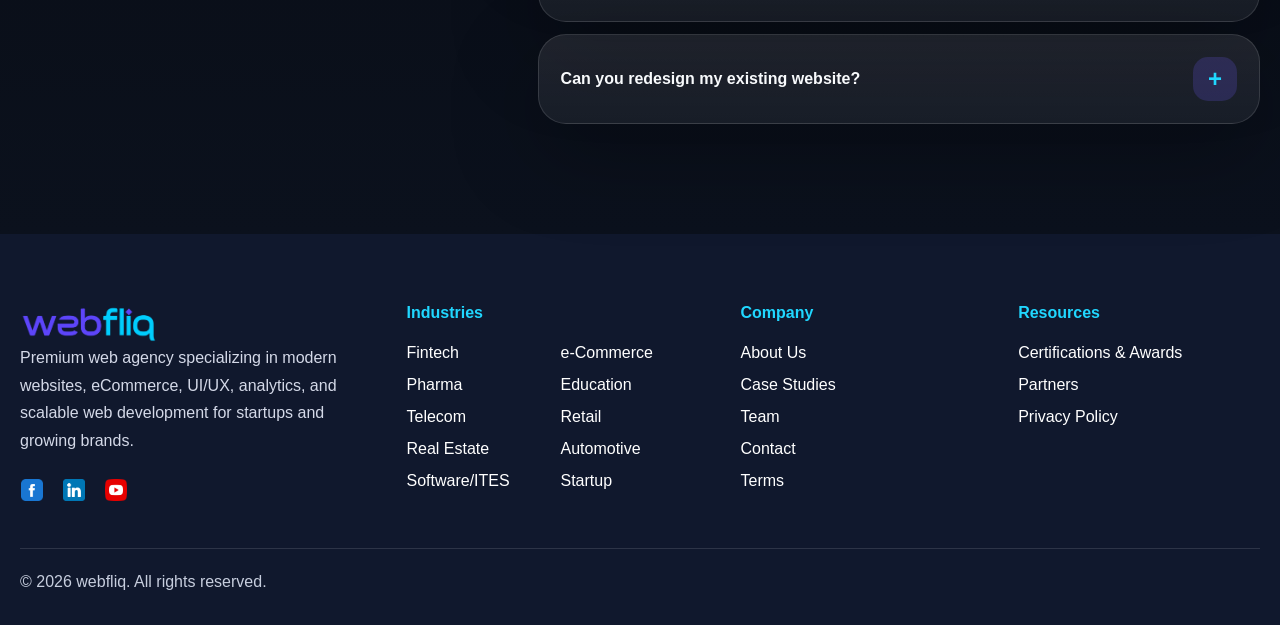
==== commit 5a850117: "New Updated" ====
--- a/about.html
+++ b/about.html
@@ -21,9 +21,9 @@
   <meta name="theme-color" content="#07111f"/>
   <!-- Favicon -->
   <link rel="icon" href="/favicon.ico" type="image/x-icon" />
-  <link rel="icon" type="image/png" sizes="32x32" href="/favicon-32x32.png"/>
-  <link rel="icon" type="image/png" sizes="16x16" href="/favicon-16x16.png"/>
-  <link rel="apple-touch-icon" sizes="180x180" href="/apple-touch-icon.png"/>
+  <link rel="icon" type="image/png" sizes="32x32" href="assets/Logo-32x32.gif"/>
+  <link rel="icon" type="image/png" sizes="16x16" href="assets/Logo-16X16.gif"/>
+  <link rel="apple-touch-icon" sizes="180x180" href="assets/logo-180.gif"/>
   <link rel="manifest" href="/site.webmanifest"/>
 
   <!-- Open Graph -->
@@ -35,7 +35,8 @@
     property="og:description"
     content="Meet Webfliq, a modern website agency focused on design, development, analytics and long-term business growth."
   />
-  <meta property="og:image" content="https://webfliq.com/assets/images/about-og-image.jpg" />
+  <!-- Open Graph -->
+  <meta property="og:image" content="https://webfliq.com/assets/webfliq-open-graph.jpg" />
 
   <!-- Twitter/X -->
   <meta name="twitter:card" content="summary_large_image" />
@@ -44,7 +45,8 @@
     name="twitter:description"
     content="A focused team for design, development, analytics and support."
   />
-  <meta name="twitter:image" content="https://webfliq.com/assets/images/about-og-image.jpg" />
+  <!-- Twitter/X -->
+  <meta name="twitter:image" content="https://webfliq.com/assets/webfliq-open-graph.jpg" />
 
   <!-- Schema -->
   <script type="application/ld+json">
@@ -60,7 +62,7 @@
       "url": "https://webfliq.com",
       "logo": {
         "@type": "ImageObject",
-        "url": "https://webfliq.com/assets/images/logo.png"
+        "url": "https://webfliq.com/assets/webfiq-logo2-01.png"
       }
     }
   }
@@ -73,8 +75,8 @@
     "@type": "ProfessionalService",
     "name": "Webfliq",
     "url": "https://webfliq.com",
-    "logo": "https://webfliq.com/assets/images/logo.png",
-    "image": "https://webfliq.com/assets/images/about-og-image.jpg",
+    "logo": "https://webfliq.com/assets/webfiq-logo2-01.png",
+    "image": "https://webfliq.com/assets/webfliq-open-graph.jpg",
     "description": "Webfliq helps startups, service businesses and online stores launch premium websites that create trust, leads and measurable growth.",
     "areaServed": "Worldwide",
     "priceRange": "$$",
@@ -115,6 +117,9 @@
                             <img src="assets/about-slider-image-5.png" alt="Creative team meeting">
                         </div>
                     </div>
+                    <div class="float-badge"><strong>SEO-ready launch</strong>
+                        <p>Meta, speed, mobile, analytics</p>
+                    </div>
                 </div>
                 </div>
             </div>
@@ -164,7 +169,7 @@
                     <article class="team-card reveal reveal-up">
                         <div class="founder-card-top-wrap">
                             <div class="team-image founder-profile">
-                                <img src="assets/images/founder-1.jpg" alt="Founder 1">
+                                <img src="assets/md-rabiul-islam-profile.avif" alt="md-rabiul-islam">
                             </div>
 
                             <div class="team-content">
@@ -189,10 +194,10 @@
                                     </a>
 
                                     <!-- LinkedIn -->
-                                    <!--<a href="https://linkedin.com/" target="_blank" class="founder-social"
+                                    <a href="https://www.linkedin.com/in/md-rabiul-islam-045a9b422" target="_blank" class="founder-social"
                                         aria-label="LinkedIn">
                                         <img class="theme-icon theme-icon-dark" src="assets/linkedin-white.png" alt="LinkedIn Icon"><img class="theme-icon theme-icon-light" src="assets/linkedin-black.png" alt="LinkedIn Icon">
-                                    </a>-->
+                                    </a>
 
                                 </div>
                             </div>
@@ -214,7 +219,7 @@
                     <article class="team-card reveal reveal-up founder-card-pd">
                         <div class="founder-card-top-wrap">
                             <div class="team-image founder-profile">
-                                <img src="assets/Yasin.png" alt="Founder 1">
+                                <img src="assets/Yasin Protfolio images.avif" alt="Md Yasin">
                             </div>
 
                             <div class="team-content">
@@ -265,7 +270,7 @@
                     <article class="team-card reveal reveal-up">
                         <div class="founder-card-top-wrap">
                             <div class="team-image founder-profile">
-                                <img src="assets/images/founder-1.jpg" alt="Founder 1">
+                                <img src="assets/md-yousuf-ali-profile-image.jpg" alt="Founder 1">
                             </div>
 
                             <div class="team-content">
--- a/style.css
+++ b/style.css
@@ -2,7 +2,7 @@
     --container: 1440px;
     --container-padding: 20px;
     --font-heading: "Space Grotesk", Arial, sans-serif;
-    --font-body: "Inter", Arial, sans-serif;
+    --font-body: "Poppins", Arial, sans-serif;
     --fs-h1: clamp(35px, 6.4vw, 75px);
     --fs-h2: clamp(32px, 4.3vw, 58px);
     --fs-h3: 26px;
@@ -78,7 +78,7 @@
     color: var(--text);
     background: var(--bg);
     font-family: var(--font-body);
-    font-size: var(--fs-body)
+    font-size: var(--fs-body);
 }
 
 a {
@@ -127,29 +127,30 @@
 h2,
 h3,
 .nav-logo,
-.btn,
 .eyebrow {
     font-family: var(--font-heading)
 }
+.btn{
+    font-family: var(--font-body)
+}
 
 h1 {
     font-size: var(--fs-h1);
-    line-height: var(--lh-tight);
-    letter-spacing: -.075em;
-    margin-bottom: 24px
+    line-height: var(--lh-tight); 
+    margin-bottom: 24px;
+    margin-top: 10px;
+    font-weight: 600;
 }
 
 h2 {
     font-size: var(--fs-h2);
     line-height: var(--lh-heading);
-    letter-spacing: -.06em;
     margin: 16px 0 18px
 }
 
 h3 {
     font-size: var(--fs-h3);
     line-height: var(--lh-heading);
-    letter-spacing: -.035em;
     margin-bottom: 12px
 }
 
@@ -222,7 +223,9 @@
     background: linear-gradient(135deg, var(--primary), var(--cyan));
     box-shadow: var(--shadow-glow)
 }
-
+.marquee-card{
+    padding: 0 10px;
+}
 .logo-mark img,
 .icon-img img,
 .footer-social img,
@@ -230,8 +233,13 @@
 .info-icon img,
 .marquee-card img {
     width: 22px;
-    height: 22px;
+    max-height: 22px;
     object-fit: contain
+}
+.marquee-card img {
+    width: 100%;
+    max-height: 30px;
+    object-fit: contain;
 }
 
 .nav-links {
@@ -536,13 +544,13 @@
 
 .marquee-card {
     width: 230px;
-    min-height: 88px;
+    min-height: 70px;
     display: flex;
     align-items: center;
     justify-content: center;
     gap: 10px;
     border: 1px solid var(--border);
-    border-radius: var(--radius-lg);
+    border-radius: var(--radius-md);
     background: var(--surface);
     color: var(--muted);
     font-weight: 900;
@@ -876,12 +884,14 @@
 }
 
 .team-image {
-    height: 300px;
-    overflow: hidden
+    height: 250px;
+    overflow: hidden;
 }
 
 .team-image img {
-    transition: transform .6s ease
+    transition: transform .6s ease;
+    object-position: center top;
+    display: block;
 }
 
 .team-card:hover .team-image img {
@@ -995,6 +1005,10 @@
     .founder-socials {
         justify-content: flex-start;
     }
+    .about-image,
+.contact-panel {
+    min-height: auto !important;
+}
 }
 
 /* Mobile portrait */
@@ -1005,7 +1019,7 @@
     }
 
     .founders-grid .team-image {
-        height: 220px;
+        height: 300px;
     }
 
     .founders-grid .team-content {
@@ -1024,10 +1038,7 @@
         border-radius: 12px;
     }
 
-    .founder-social img {
-        width: 17px;
-        height: 17px;
-    }
+    
 
     .founder-btn {
         padding: 11px 16px;
@@ -1370,6 +1381,20 @@
     .faq-layout {
         grid-template-columns: 1fr;
     }
+    .hero-grid{
+        flex-direction: column !important;
+        align-items: flex-start;
+        width: 100%;
+    }
+    .hero-left{
+        width: 100%;
+    }
+    .hero-media{
+        width: 100%;
+    }
+    .hero-image-card{
+        height: 350px;
+    }
 
     .page-hero,
     .home-hero {
@@ -1422,8 +1447,9 @@
     :root {
         --container-padding: 16px;
         --section-padding-md: 66px;
-        --fs-h1: clamp(38px, 12vw, 58px);
-        --fs-h2: clamp(30px, 9vw, 46px)
+        --fs-h1: clamp(30px, 10vw, 50px);
+        --fs-h2: clamp(25px, 7vw, 40px);
+        --fs-h3: 20px;
     }
     .nav-logo img{
         max-height: 30px;
@@ -1473,6 +1499,12 @@
 
     .footer {
         padding-top: 50px
+    }
+    .marquee-card{
+        min-height: 50px;
+    }
+    .marquee-card img {
+        max-height: 20px;
     }
 }
 /* Theme-based icon switching */
@@ -1486,3 +1518,282 @@
 .hidden-field {
     display: none;
 }
+
+
+
+
+/* Course page only — the main site stylesheet handles typography, buttons,
+   containers, cards, sections, colors and responsive foundations. */
+
+.course-hero-title span,
+.section-header h2 span {
+    background: linear-gradient(135deg, var(--text), var(--cyan), var(--primary));
+    -webkit-background-clip: text;
+    background-clip: text;
+    color: transparent;
+}
+
+.course-hero-meta {
+    grid-template-columns: repeat(3, 1fr);
+}
+
+.course-schedule-grid{
+    display:grid;
+    grid-template-columns: repeat(2, 1fr);
+}
+.course-class-list {
+    display: flex;
+    flex-direction: column;
+    padding: 0px 20px;  
+}
+.course-schedule-card-top,
+.course-schedule-footer,
+.course-class-item,
+.course-module-assignment {
+    display: flex;
+    align-items: center;
+    gap: 14px;
+}
+
+.course-schedule-type,
+.course-module-heading {
+    flex: 1;
+    min-width: 0;
+}
+
+.course-schedule-time {
+    display: grid;
+    grid-template-columns: repeat(2, minmax(0, 1fr));
+    gap: 12px;
+    margin: 24px 0;
+}
+
+.course-schedule-time > div,
+.course-class-item {
+    padding: 16px;
+    border: 1px solid var(--border);
+    border-radius: var(--radius-md);
+    background: var(--surface);
+}
+
+.course-schedule-details {
+    display: grid;
+    gap: 10px;
+}
+
+.course-schedule-details > div {
+    display: flex;
+    gap: 8px;
+    color: var(--muted);
+}
+
+.course-schedule-footer {
+    justify-content: space-between;
+    margin-top: 22px;
+    padding-top: 18px;
+    border-top: 1px solid var(--border);
+}
+
+.course-curriculum-summary {
+    display: flex;
+    flex-wrap: wrap;
+    justify-content: center;
+    gap: 10px;
+    margin-bottom: 24px;
+}
+
+.course-curriculum-summary span,
+.course-module-meta span {
+    padding: 7px 11px;
+    border-radius: var(--radius-full);
+    color: var(--cyan);
+    background: color-mix(in srgb, var(--cyan) 10%, transparent);
+    font-size: 12px;
+    font-weight: 700;
+}
+
+/* Independent course accordion — does not use FAQ accordion classes. */
+.course-accordion {
+    display: grid;
+    gap: 12px;
+}
+
+.course-module {
+    overflow: hidden;
+    border: 1px solid var(--border);
+    border-radius: var(--radius-md);
+    background: linear-gradient(180deg, var(--surface-2), var(--surface));
+    box-shadow: var(--shadow-card);
+}
+
+.course-module-trigger {
+    display: flex;
+    align-items: center;
+    gap: 14px;
+    width: 100%;
+    padding: 18px 20px;
+    border: 0;
+    color: var(--text);
+    background: transparent;
+    text-align: left;
+    cursor: pointer;
+}
+
+.course-module-trigger:hover {
+    background: color-mix(in srgb, var(--cyan) 5%, transparent);
+}
+
+.course-module-number,
+.course-class-number,
+.course-assignment-icon {
+    flex: 0 0 auto;
+    display: grid;
+    place-items: center;
+    width: 46px;
+    height: 46px;
+    border-radius: 14px;
+    color: var(--cyan);
+    background: color-mix(in srgb, var(--primary) 20%, transparent);
+    font-weight: 900;
+}
+
+.course-module-heading h3 {
+    margin: 0;
+    font-size: clamp(16px, 2vw, 21px);
+}
+
+.course-module-meta {
+    display: flex;
+    flex-wrap: wrap;
+    gap: 7px;
+    margin-top: 7px;
+}
+
+.course-module-meta span {
+    padding: 0;
+    color: var(--muted);
+    background: transparent;
+    font-size: 11px;
+    font-weight: 500;
+}
+
+.course-arrow {
+    flex: 0 0 auto;
+    display: grid;
+    width: 38px;
+    height: 38px;
+    place-items: center;
+    border: 1px solid var(--border);
+    border-radius: 12px;
+    color: var(--cyan);
+    transition: transform var(--transition), background var(--transition);
+}
+
+.course-arrow svg {
+    width: 20px;
+    height: 20px;
+    fill: none;
+    stroke: currentColor;
+    stroke-width: 2;
+    stroke-linecap: round;
+    stroke-linejoin: round;
+}
+
+.course-module.active .course-arrow {
+    transform: rotate(180deg);
+    background: color-mix(in srgb, var(--cyan) 10%, transparent);
+}
+
+.course-module-content {
+    max-height: 0;
+    overflow: hidden;
+    visibility: hidden;
+    transition: max-height .38s ease, visibility 0s linear .38s;
+}
+
+.course-module.active .course-module-content {
+    visibility: visible;
+    transition: max-height .38s ease, visibility 0s linear 0s;
+}
+
+.course-module-content-inner {
+    padding: 0 20px 20px;
+    border-top: 1px solid var(--border);
+}
+
+.course-module-body {
+    padding-top: 20px;
+}
+
+.course-class-item {
+    align-items: flex-start;
+}
+
+.course-class-item h4 {
+    margin: 0 0 6px;
+}
+
+.course-class-item p,
+.course-module-assignment p {
+    margin-bottom: 0;
+}
+
+.course-module-assignment {
+    align-items: flex-start;
+    margin-top: 16px;
+    padding: 18px;
+    margin-left: 20px;
+    margin-right: 20px;
+}
+
+.course-instructor-roles,
+.course-instructor-skills {
+    margin-top: 18px;
+}
+
+.course-enrollment-card {
+    display: flex;
+    align-items: center;
+    justify-content: space-between;
+    gap: 40px;
+}
+
+@media (max-width: 880px) {
+    .course-schedule-grid,
+    .course-class-list,
+    .course-schedule-time {
+        grid-template-columns: 1fr;
+    }
+
+    .course-enrollment-card {
+        flex-direction: column;
+        align-items: flex-start;
+    }
+}
+
+@media (max-width: 560px) {
+    .course-hero-meta {
+        grid-template-columns: 1fr;
+    }
+
+    .course-module-trigger {
+        gap: 10px;
+        padding: 14px;
+    }
+
+    .course-module-number {
+        width: 38px;
+        height: 38px;
+        border-radius: 11px;
+        font-size: 12px;
+    }
+
+    .course-arrow {
+        width: 34px;
+        height: 34px;
+    }
+
+    .course-module-content-inner {
+        padding: 0 14px 14px;
+    }
+}
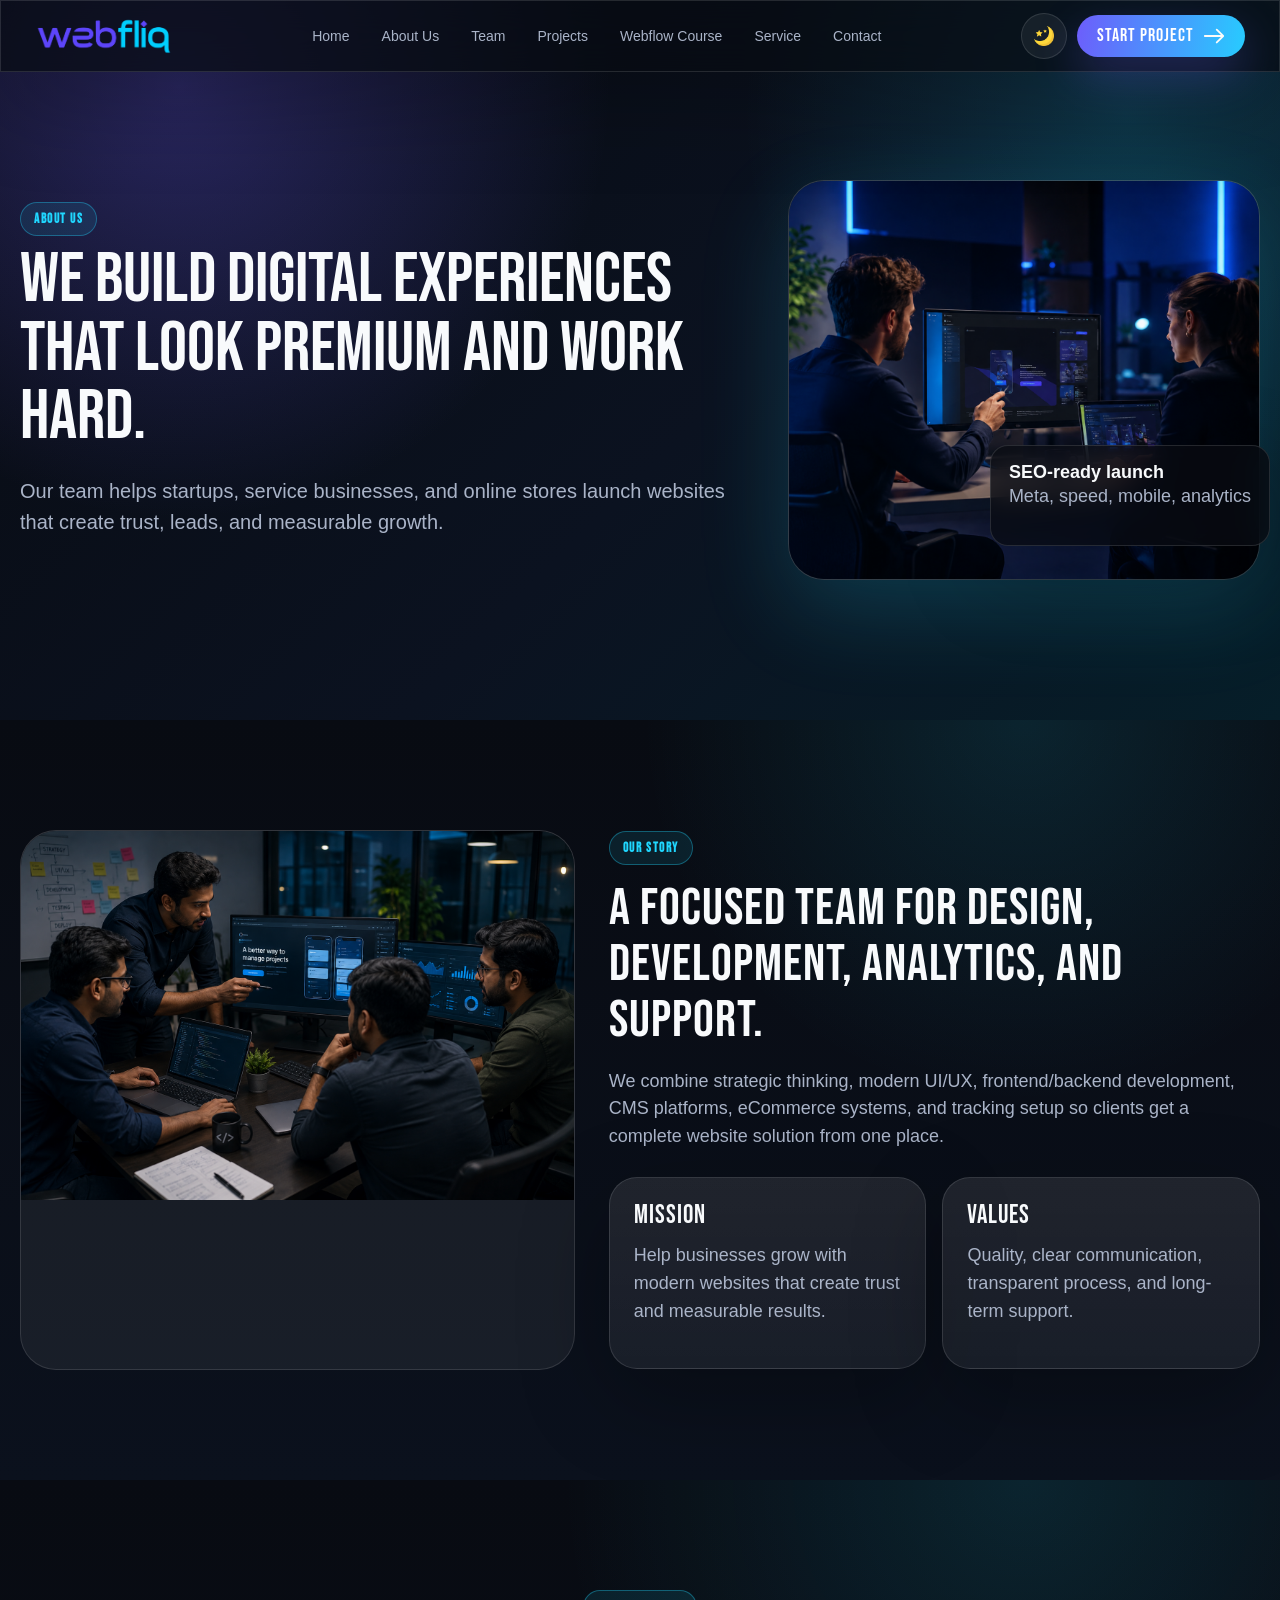
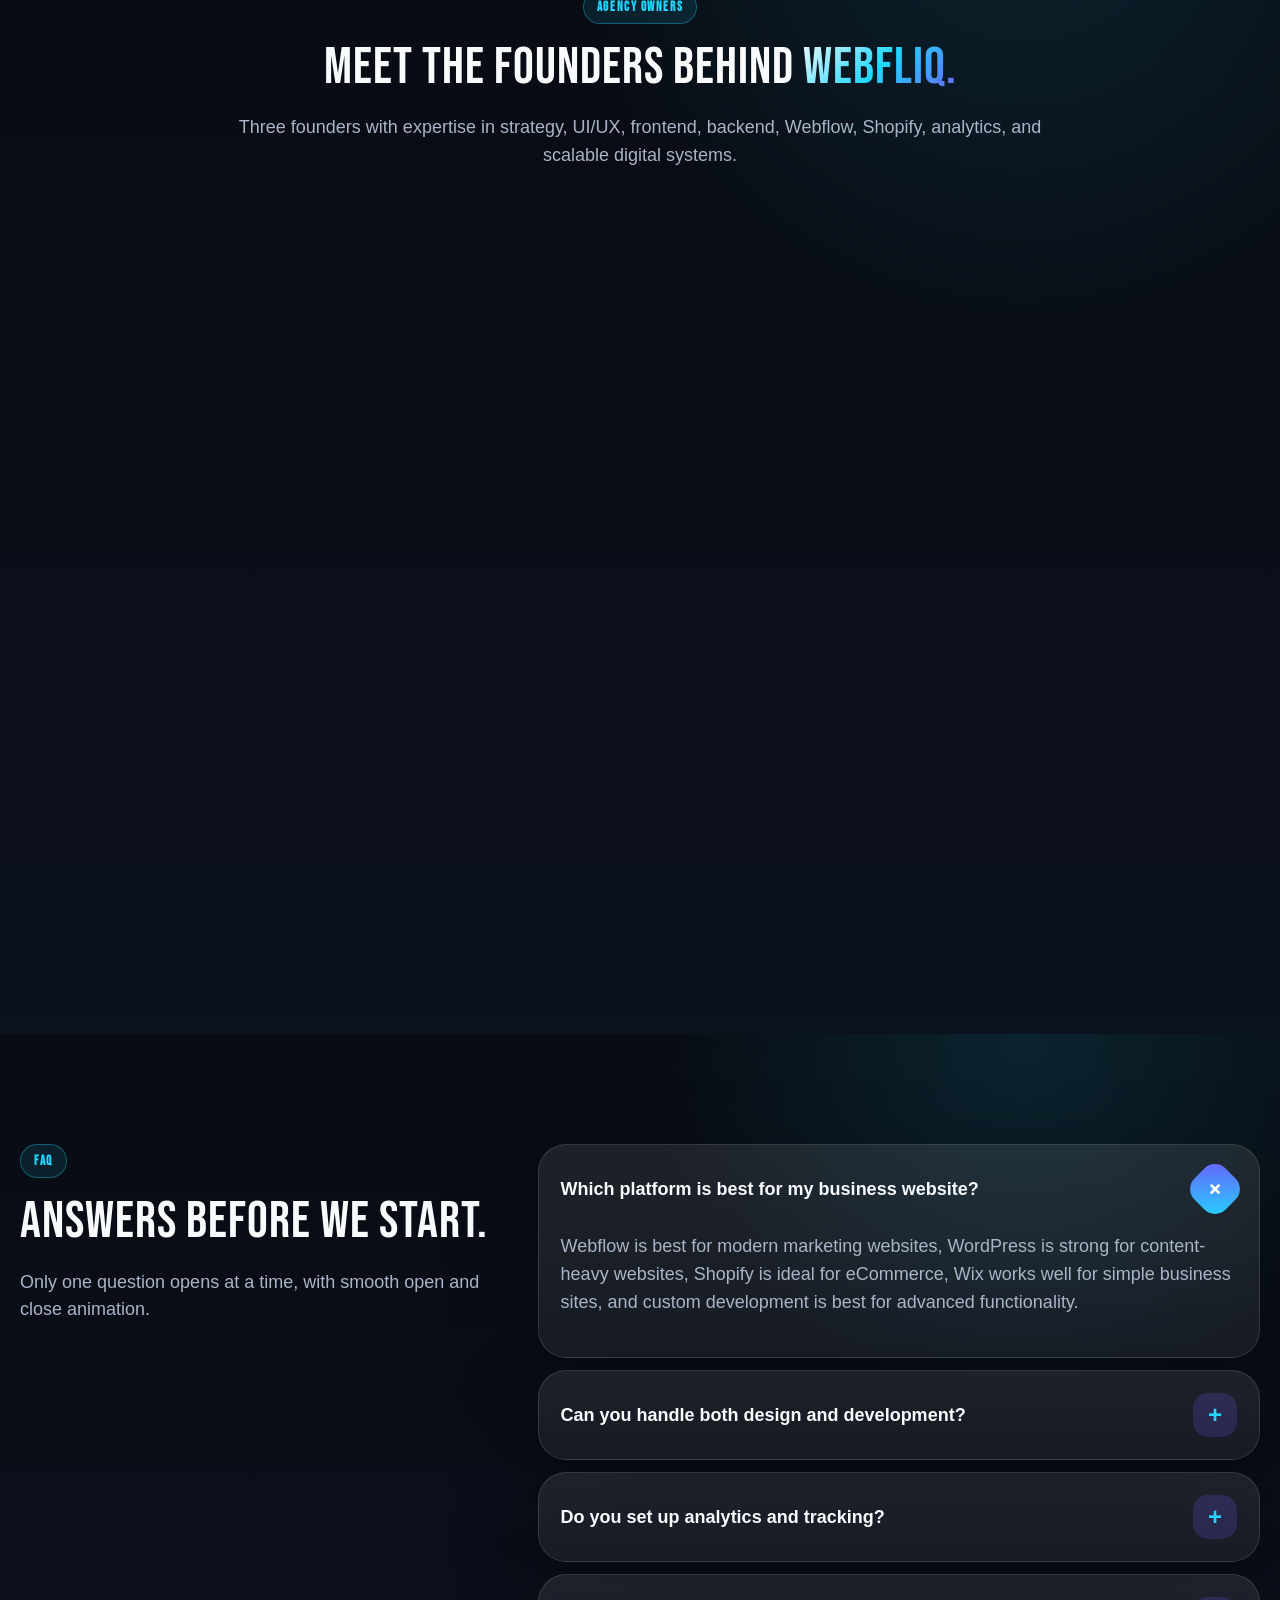
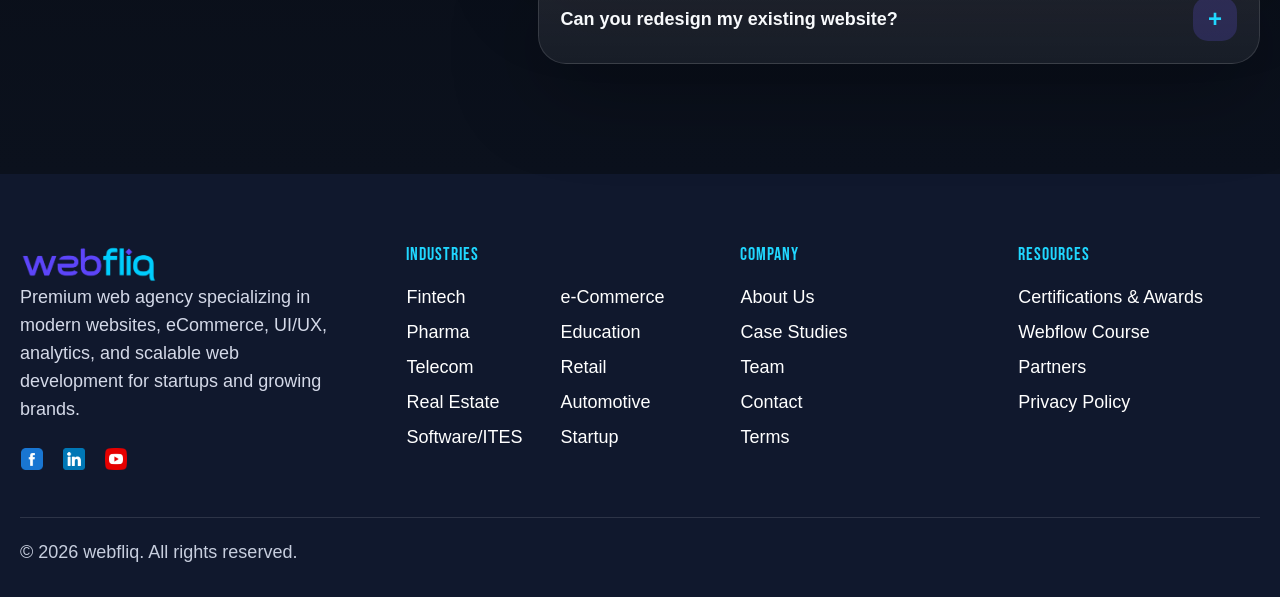
==== commit ca8104a3: "Updated" ====
--- a/about.html
+++ b/about.html
@@ -21,8 +21,8 @@
   <meta name="theme-color" content="#07111f"/>
   <!-- Favicon -->
   <link rel="icon" href="/favicon.ico" type="image/x-icon" />
-  <link rel="icon" type="image/png" sizes="32x32" href="assets/Logo-32x32.gif"/>
-  <link rel="icon" type="image/png" sizes="16x16" href="assets/Logo-16X16.gif"/>
+  <link rel="icon" type="image/png" sizes="32x32" href="assets/Untitled-2-01.svg"/>
+  <link rel="icon" type="image/png" sizes="16x16" href="assets/Untitled-2-01.svg"/>
   <link rel="apple-touch-icon" sizes="180x180" href="assets/logo-180.gif"/>
   <link rel="manifest" href="/site.webmanifest"/>
 
@@ -92,8 +92,11 @@
     ]
   }
   </script>
-
-  <link rel="stylesheet" href="style.css" />
+    <link rel="preconnect" href="https://fonts.googleapis.com">
+    <link rel="preconnect" href="https://fonts.gstatic.com" crossorigin>
+    <link href="https://fonts.googleapis.com/css2?family=Anton&family=Bebas+Neue&display=swap" rel="stylesheet">
+
+    <link rel="stylesheet" href="style.css" />
 </head>
 <body>
     <div data-component="navbar"></div>
--- a/style.css
+++ b/style.css
@@ -1,16 +1,17 @@
 :root {
     --container: 1440px;
     --container-padding: 20px;
-    --font-heading: "Space Grotesk", Arial, sans-serif;
+    /*--font-heading: "Space Grotesk", Arial, sans-serif;*/
+    --font-heading: "Bebas Neue", sans-serif;
     --font-body: "Poppins", Arial, sans-serif;
-    --fs-h1: clamp(35px, 6.4vw, 75px);
-    --fs-h2: clamp(32px, 4.3vw, 58px);
+    --fs-h1: clamp(30px, 6.0vw, 70px);
+    --fs-h2: clamp(30px, 4.1vw, 52px);
     --fs-h3: 26px;
-    --fs-body: 16px;
+    --fs-body: 18px;
     --fs-lead: 20px;
     --lh-tight: .98;
     --lh-heading: 1.08;
-    --lh-body: 1.72;
+    --lh-body: 1.55;
     --radius-md: 18px;
     --radius-lg: 28px;
     --radius-xl: 36px;
@@ -66,11 +67,11 @@
 }
 
 * {
-    box-sizing: border-box
+    box-sizing: border-box;
 }
 
 html {
-    scroll-behavior: smooth
+    scroll-behavior: smooth;
 }
 
 body {
@@ -79,6 +80,8 @@
     background: var(--bg);
     font-family: var(--font-body);
     font-size: var(--fs-body);
+    overflow-x: hidden;
+   
 }
 
 a {
@@ -97,14 +100,16 @@
 input,
 textarea,
 select {
-    font: inherit
+    font: inherit;
+    
 }
 
 .container {
     max-width: var(--container);
     margin: 0 auto;
     padding-left: var(--container-padding);
-    padding-right: var(--container-padding)
+    padding-right: var(--container-padding);
+    width: 100%;
 }
 
 section {
@@ -131,7 +136,10 @@
     font-family: var(--font-heading)
 }
 .btn{
-    font-family: var(--font-body)
+    font-family: var(--font-heading);
+    letter-spacing: 1px;
+    font-weight: 400 !important;
+    line-height: 100%;
 }
 
 h1 {
@@ -139,19 +147,23 @@
     line-height: var(--lh-tight); 
     margin-bottom: 24px;
     margin-top: 10px;
-    font-weight: 600;
+    font-weight: 500;
 }
 
 h2 {
     font-size: var(--fs-h2);
     line-height: var(--lh-heading);
-    margin: 16px 0 18px
+    margin: 16px 0 18px;
+    font-weight: 400;
+    letter-spacing: 1px;
 }
 
 h3 {
     font-size: var(--fs-h3);
     line-height: var(--lh-heading);
-    margin-bottom: 12px
+    margin-bottom: 12px;
+    letter-spacing: 1px;
+    font-weight: 400;
 }
 
 p {
@@ -179,39 +191,34 @@
     border-radius: var(--radius-full);
     background: color-mix(in srgb, var(--cyan) 10%, transparent)
 }
-
 .gradient-text {
     background: linear-gradient(135deg, var(--text), var(--cyan), var(--primary));
     -webkit-background-clip: text;
     background-clip: text;
     color: transparent
 }
-
 .navbar {
     position: fixed;
-    top: 18px;
+    top: 0px;
     left: 0;
     width: 100%;
-    z-index: 1000
-}
-
+    z-index: 1000;
+    border: 1px solid var(--border);
+    background: color-mix(in srgb, var(--bg) 74%, transparent);
+    backdrop-filter: blur(18px);
+    box-shadow: var(--shadow-card)
+}
 .nav-inner {
     display: flex;
     align-items: center;
     justify-content: space-between;
     gap: 18px;
     padding: 12px 14px;
-    border: 1px solid var(--border);
-    border-radius: var(--radius-full);
-    background: color-mix(in srgb, var(--bg) 74%, transparent);
-    backdrop-filter: blur(18px);
-    box-shadow: var(--shadow-card)
-}
-
+    
+}
 .nav-logo img{
     max-height: 40px;
     width: auto !important;
-    
 }
 
 .logo-mark {
@@ -224,7 +231,7 @@
     box-shadow: var(--shadow-glow)
 }
 .marquee-card{
-    padding: 0 10px;
+  padding: 0 10px;
 }
 .logo-mark img,
 .icon-img img,
@@ -241,7 +248,6 @@
     max-height: 30px;
     object-fit: contain;
 }
-
 .nav-links {
     display: flex;
     align-items: center;
@@ -249,26 +255,22 @@
     color: var(--muted);
     font-size: 14px
 }
-
 .nav-links a {
     padding: 10px 13px;
     border-radius: var(--radius-full);
     transition: var(--transition)
 }
-
 .nav-links a:hover,
 .nav-links a.active {
     color: #fff;
     background: linear-gradient(135deg, var(--primary), var(--cyan));
     box-shadow: 0 12px 34px rgba(32, 215, 255, .18)
 }
-
 .nav-actions {
     display: flex;
     align-items: center;
     gap: 10px
 }
-
 .theme-toggle,
 .menu-btn {
     width: 46px;
@@ -282,25 +284,22 @@
     display: flex;
     justify-content: center;
     align-items: center;
-}
-
+    font-size: 24px;
+}
 .theme-toggle img {
     width: 20px;
     height: 20px;
     object-fit: contain;
 }
-
 .theme-toggle:hover,
 .menu-btn:hover {
     transform: translateY(-2px);
     border-color: var(--cyan);
     box-shadow: 0 12px 30px rgba(32, 215, 255, .14)
 }
-
 .menu-btn {
     display: none
 }
-
 .mobile-menu {
     display: none;
     margin-top: 10px;
@@ -308,22 +307,19 @@
     border: 1px solid var(--border);
     border-radius: var(--radius-lg);
     background: color-mix(in srgb, var(--bg) 92%, transparent);
-    backdrop-filter: blur(18px)
-}
-
+    backdrop-filter: blur(18px);
+}
 .mobile-menu a {
     display: block;
     padding: 13px;
     color: var(--muted);
-    border-radius: var(--radius-md)
-}
-
+    border-radius: var(--radius-md);
+}
 .mobile-menu a:hover,
 .mobile-menu a.active {
     color: #fff;
     background: linear-gradient(135deg, var(--primary), var(--cyan))
 }
-
 .btn,
 .filter-btn,
 .pagination-btn,
@@ -362,7 +358,7 @@
     border-radius: var(--radius-full);
     border: 0;
     cursor: pointer;
-    font-weight: 900;
+    font-weight: 600;
     transition: transform var(--transition), box-shadow var(--transition), filter var(--transition)
 }
 
@@ -373,7 +369,7 @@
 }
 
 .btn-primary {
-    padding: 13px 20px;
+    padding: 10px 20px;
     color: #fff;
     background: linear-gradient(100deg, var(--primary), var(--cyan), var(--primary));
     background-size: 220% 220%;
@@ -502,6 +498,9 @@
 }
 
 .stat-card {
+    display: flex;
+    gap: 8px;
+    align-items: center;
     padding: 24px;
     border: 1px solid var(--border);
     border-radius: var(--radius-lg);
@@ -520,8 +519,8 @@
     display: block;
     font-family: var(--font-heading);
     font-size: 34px;
-    font-weight: 900;
-    letter-spacing: -.04em
+    font-weight: 500;
+    letter-spacing: 1px;
 }
 
 .stat-card span:last-child {
@@ -871,6 +870,13 @@
     grid-template-columns: repeat(4, 1fr);
     gap: 20px
 }
+.instractor-grid{
+    display: grid;
+    grid-template-columns: repeat(3, 1fr) !important;
+    gap: 20px;
+    max-width: 1100px;
+    margin: 0 auto;
+}
 
 .team-card {
     overflow: hidden;
@@ -1006,9 +1012,14 @@
         justify-content: flex-start;
     }
     .about-image,
-.contact-panel {
-    min-height: auto !important;
-}
+    .contact-panel {
+        min-height: auto !important;
+    }
+    .icon-img {
+    width: 40px;
+    height: 40px;
+    border-radius: 10px;
+    }
 }
 
 /* Mobile portrait */
@@ -1245,9 +1256,10 @@
 
 .footer-title {
     color: var(--footer-title);
-    font-weight: 900;
+    font-weight: 500;
     font-family: var(--font-heading);
-    margin-bottom: 22px
+    margin-bottom: 22px;
+    letter-spacing: 1px;
 }
 
 .footer-links {
@@ -1310,13 +1322,13 @@
     transform: translateY(34px)
 }
 
-.reveal-left {
+/*.reveal-left {
     transform: translateX(-42px)
 }
 
 .reveal-right {
     transform: translateX(42px)
-}
+}*/
 
 .reveal-zoom {
     transform: scale(.94)
@@ -1340,6 +1352,9 @@
     .projects-grid {
         grid-template-columns: repeat(2, 1fr)
     }
+    .instractor-grid{
+        grid-template-columns: repeat(2, 1fr) !important; 
+    }
 
     .process-grid {
         grid-template-columns: repeat(2, 1fr)
@@ -1357,7 +1372,8 @@
 @media(max-width:880px) {
     :root {
         --section-padding: var(--section-padding-md);
-        --fs-lead: 18px
+        --fs-lead: 18px;
+        --fs-body: 16px;
     }
 
     .nav-links,
@@ -1399,6 +1415,21 @@
     .page-hero,
     .home-hero {
         min-height: auto
+    }
+    .project-content{
+        padding: 16px !important;
+    }
+    .team-content {
+        padding: 16px;
+    }
+    .tag {
+        padding: 5px 11px;
+        font-size: 10px;
+        font-weight: 700;
+    }
+    .filter-btn, .pagination-btn, .page-number {
+        padding: 6px 12px;
+        font-size: 14px;
     }
 
     .stats-grid,
@@ -1409,6 +1440,12 @@
     .about-cards {
         grid-template-columns: 1fr
     }
+    .instractor-grid{
+        grid-template-columns: 1fr !important; 
+    }
+    .eyebrow {
+        font-size: 10px;
+    }
 
     .field.full {
         grid-column: auto
@@ -1429,10 +1466,10 @@
     }
 
     .project-image {
-        height: 230px
+        height: 240px
     }
     .project-image-wrap{
-        padding: 10px;
+        padding: 0px;
     }
     .project-image img{
         height: 210px;
@@ -1456,7 +1493,7 @@
         width: auto !important;
     }
     .navbar {
-        top: 10px
+        top: 0px
     }
 
     .nav-inner {
@@ -1624,6 +1661,11 @@
     border-radius: var(--radius-md);
     background: linear-gradient(180deg, var(--surface-2), var(--surface));
     box-shadow: var(--shadow-card);
+}
+.course-accordion-list{
+    display: flex;
+    flex-direction: column;
+    gap: 15px;
 }
 
 .course-module-trigger {
@@ -1759,6 +1801,9 @@
 }
 
 @media (max-width: 880px) {
+    :root{
+        --card-padding: 16px;
+    }
     .course-schedule-grid,
     .course-class-list,
     .course-schedule-time {
@@ -1769,6 +1814,24 @@
         flex-direction: column;
         align-items: flex-start;
     }
+    .course-schedule-footer{
+        flex-direction: column;
+    }
+    .course-class-list {
+        padding: 0px 0px;
+    }
+    .course-module-assignment {
+        margin-left: 0px;
+        margin-right: 0px;
+    }
+    .course-schedule-card-top, .course-schedule-footer, .course-class-item, .course-module-assignment{
+        display: flex;
+        flex-direction: column;
+    }
+    .course-module-heading h3 {
+        font-weight: 500;
+        line-height: 120%;
+}
 }
 
 @media (max-width: 560px) {
@@ -1785,7 +1848,7 @@
         width: 38px;
         height: 38px;
         border-radius: 11px;
-        font-size: 12px;
+        font-size: 14px;
     }
 
     .course-arrow {
